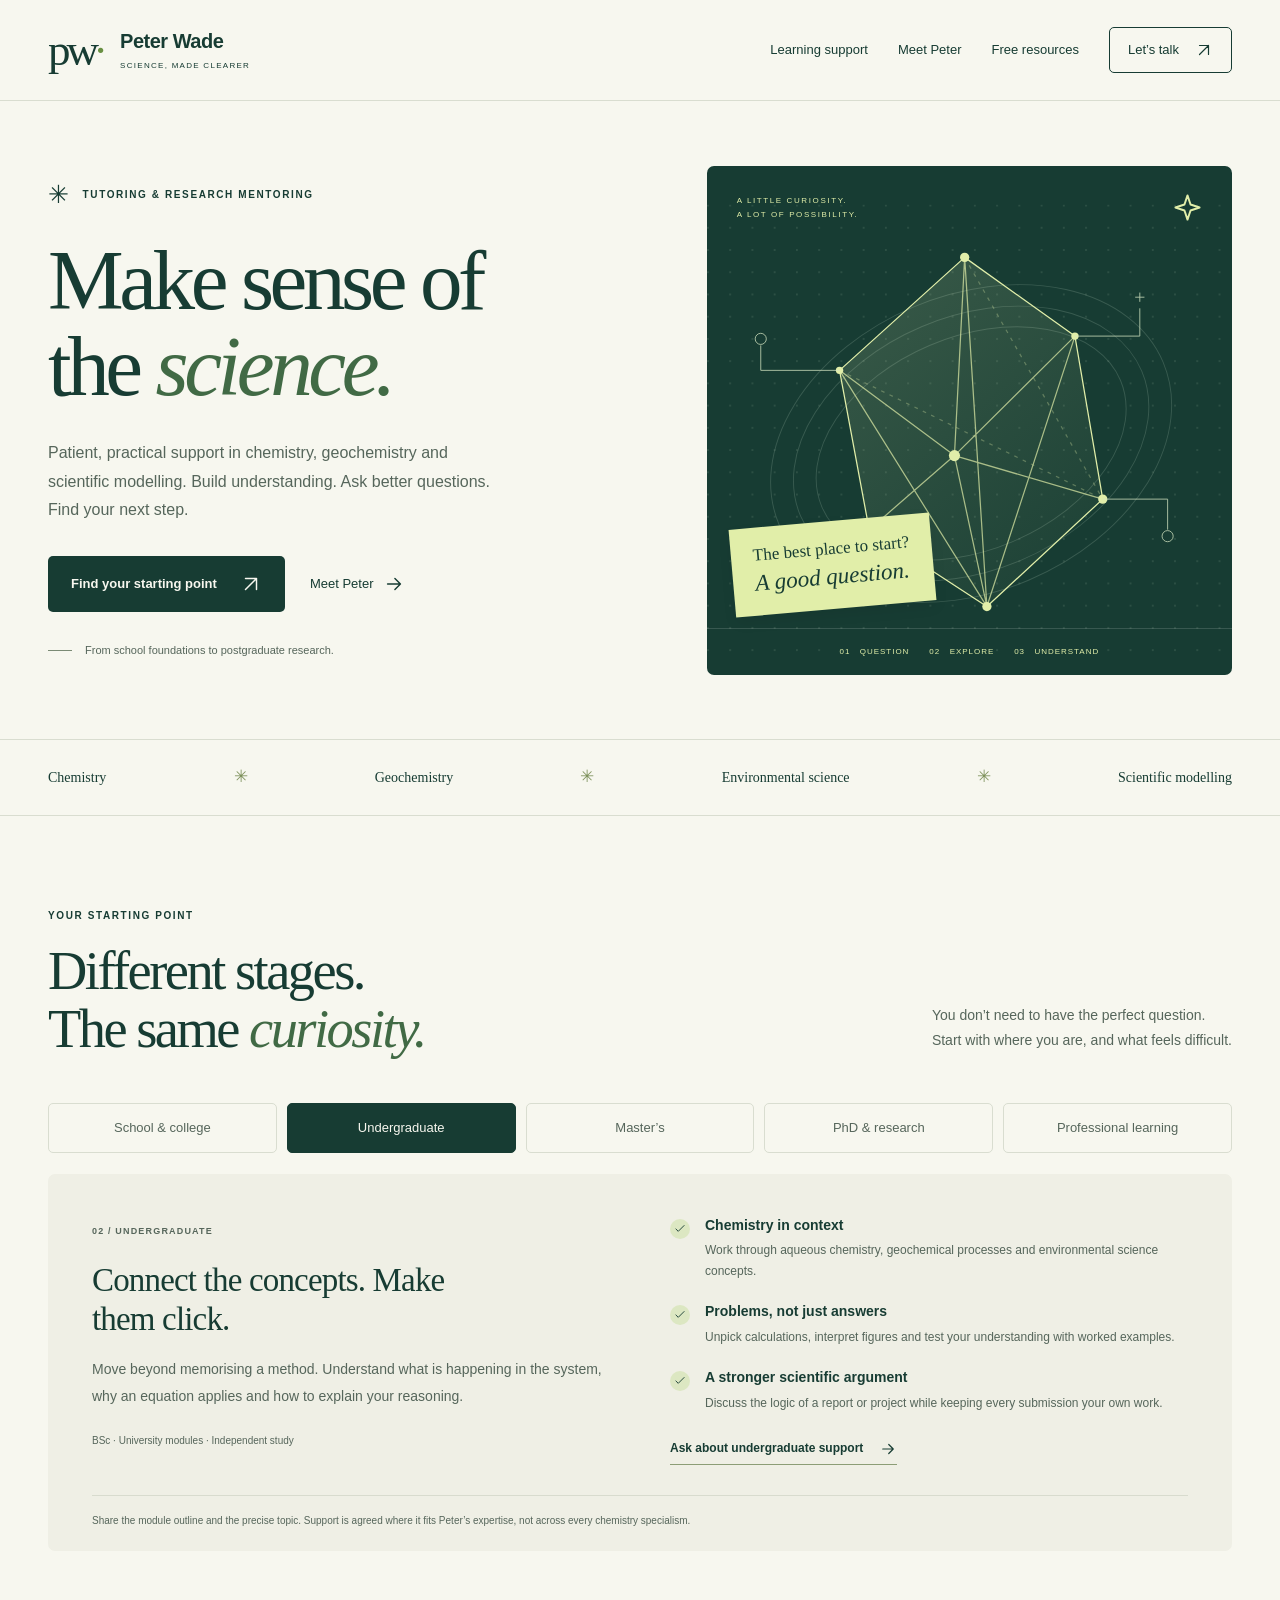
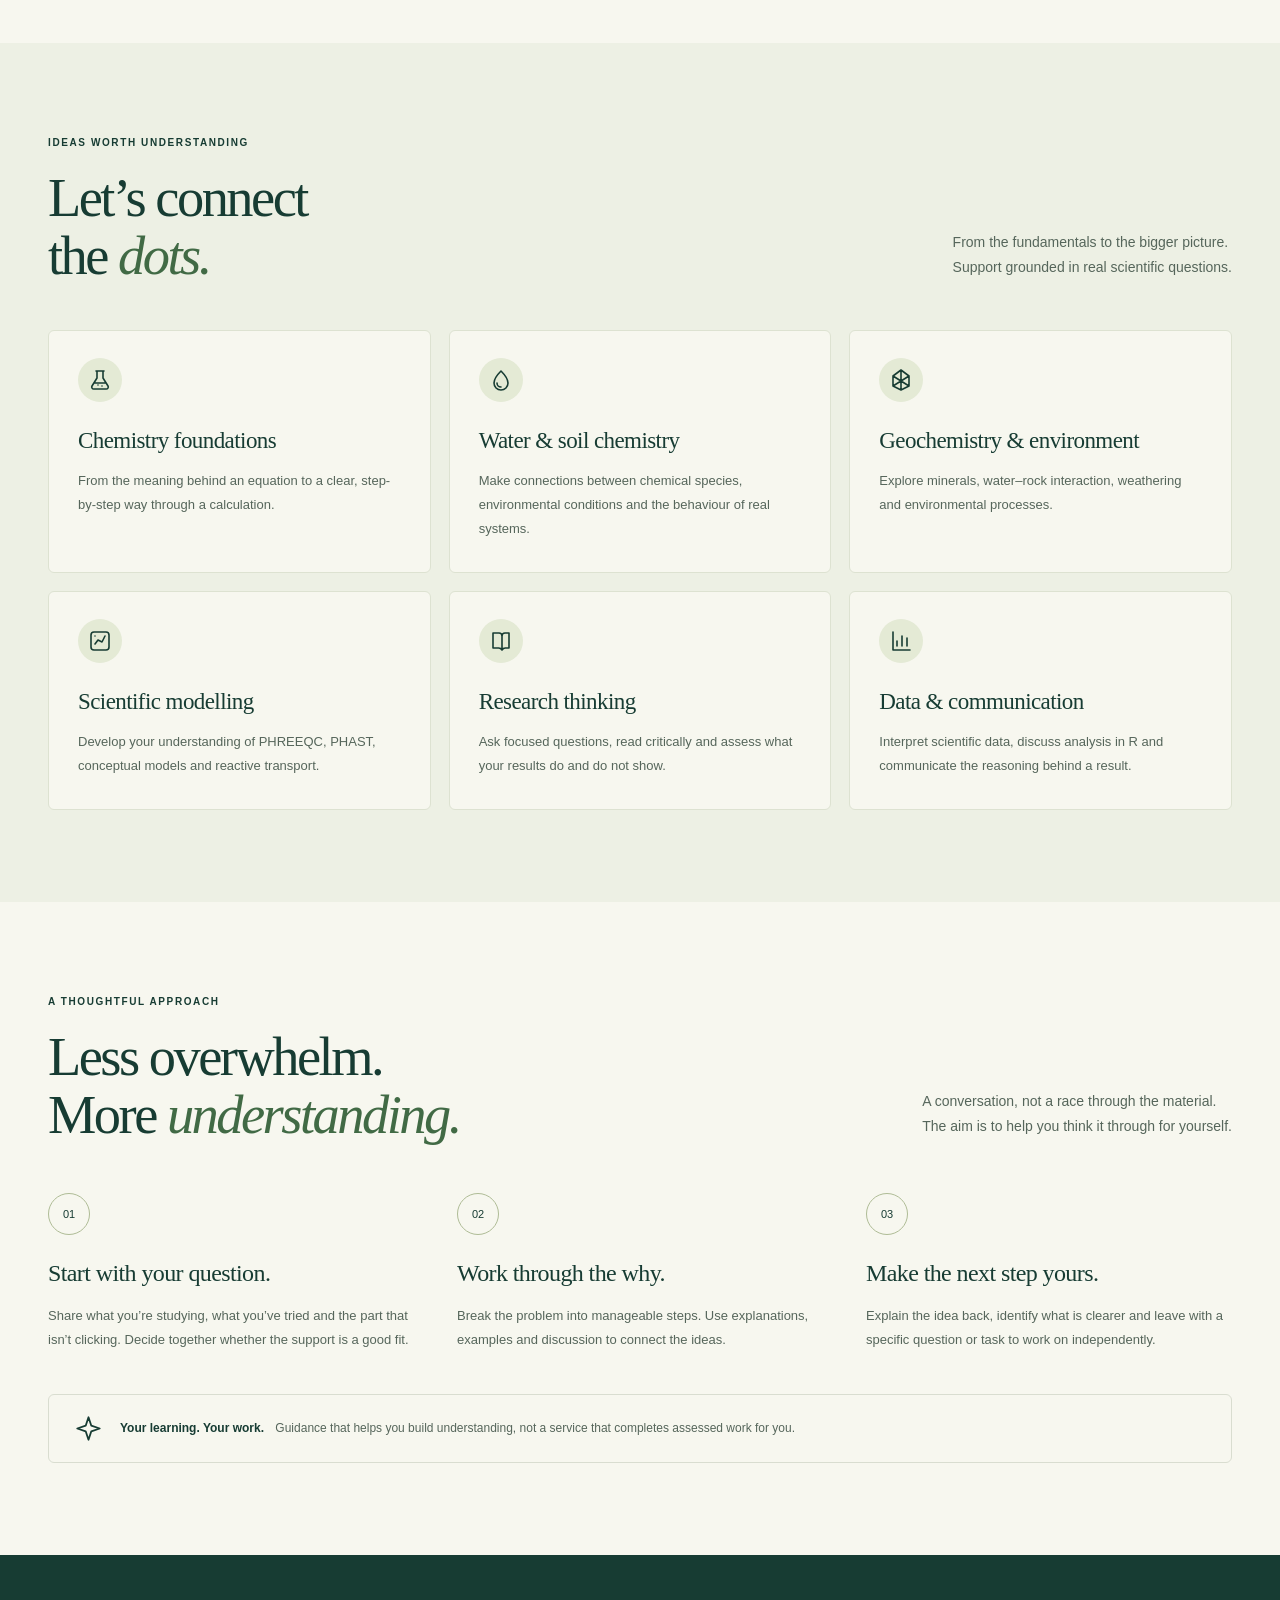
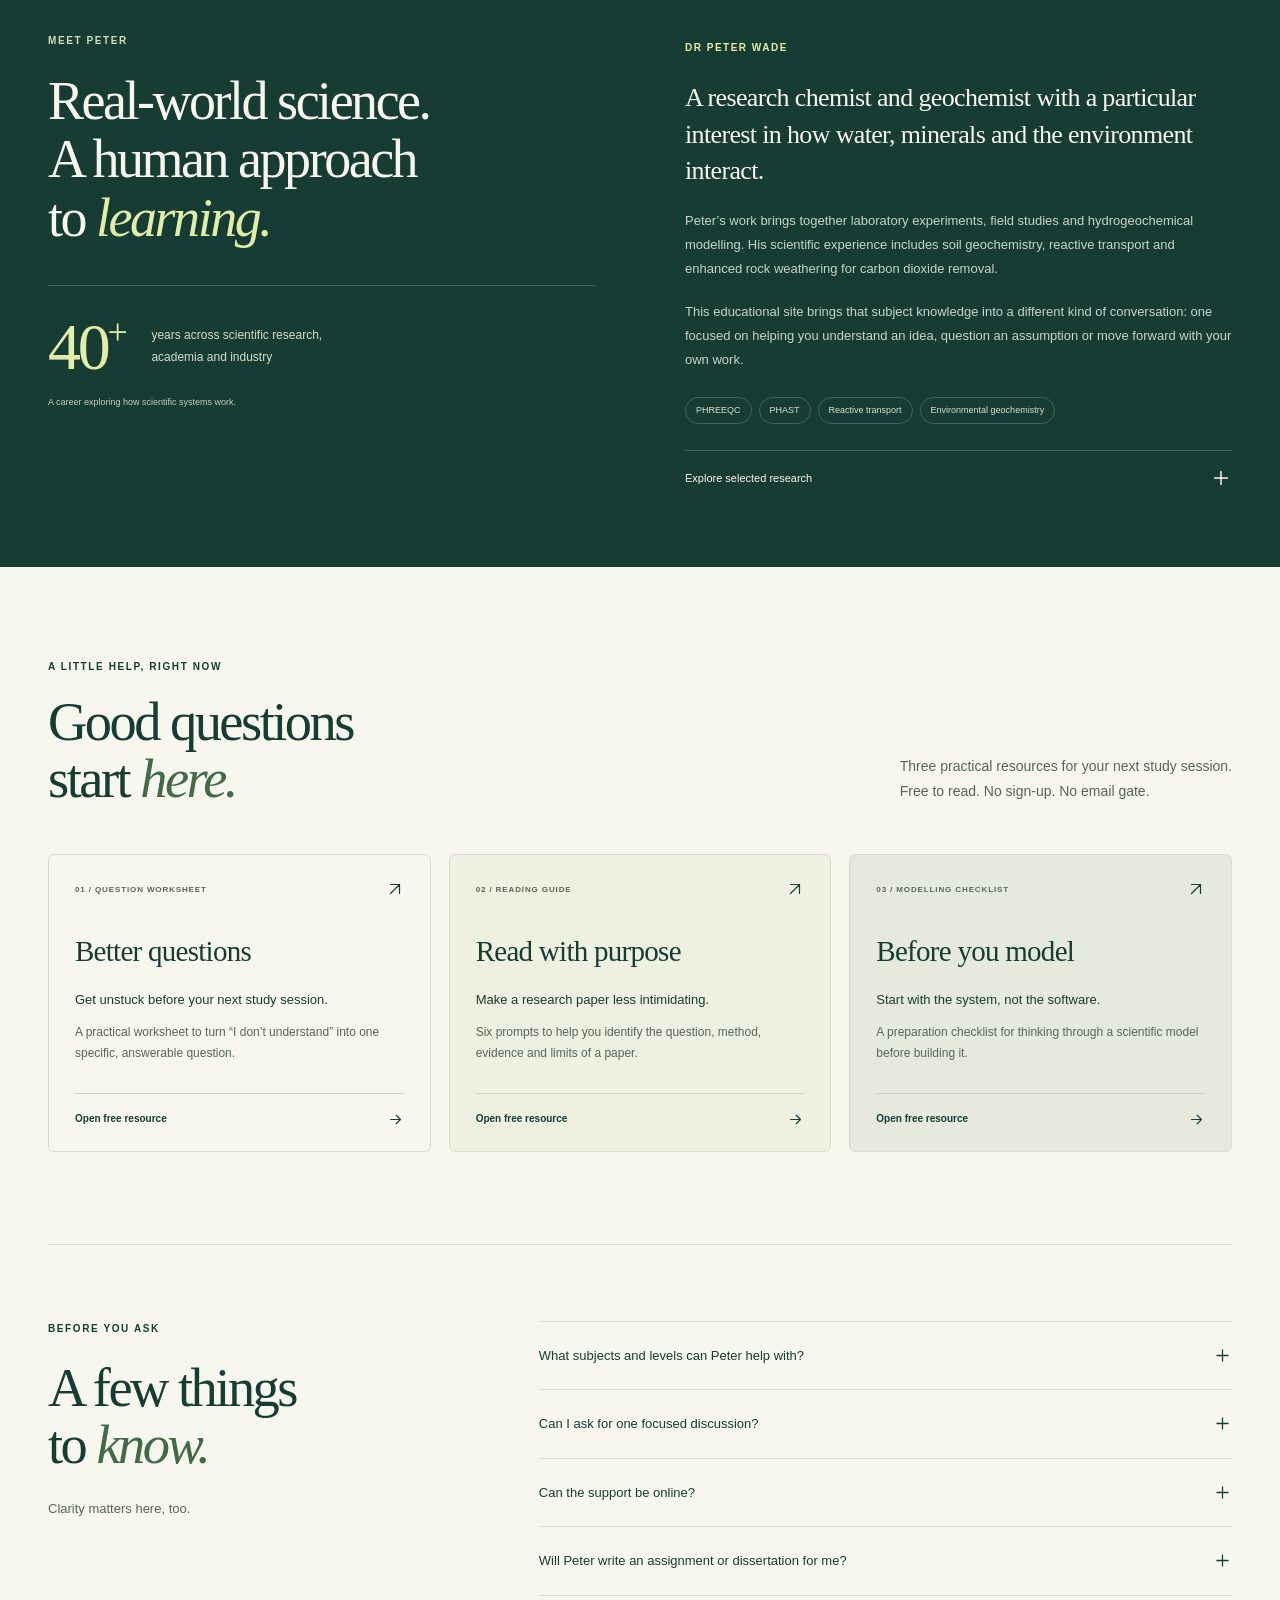
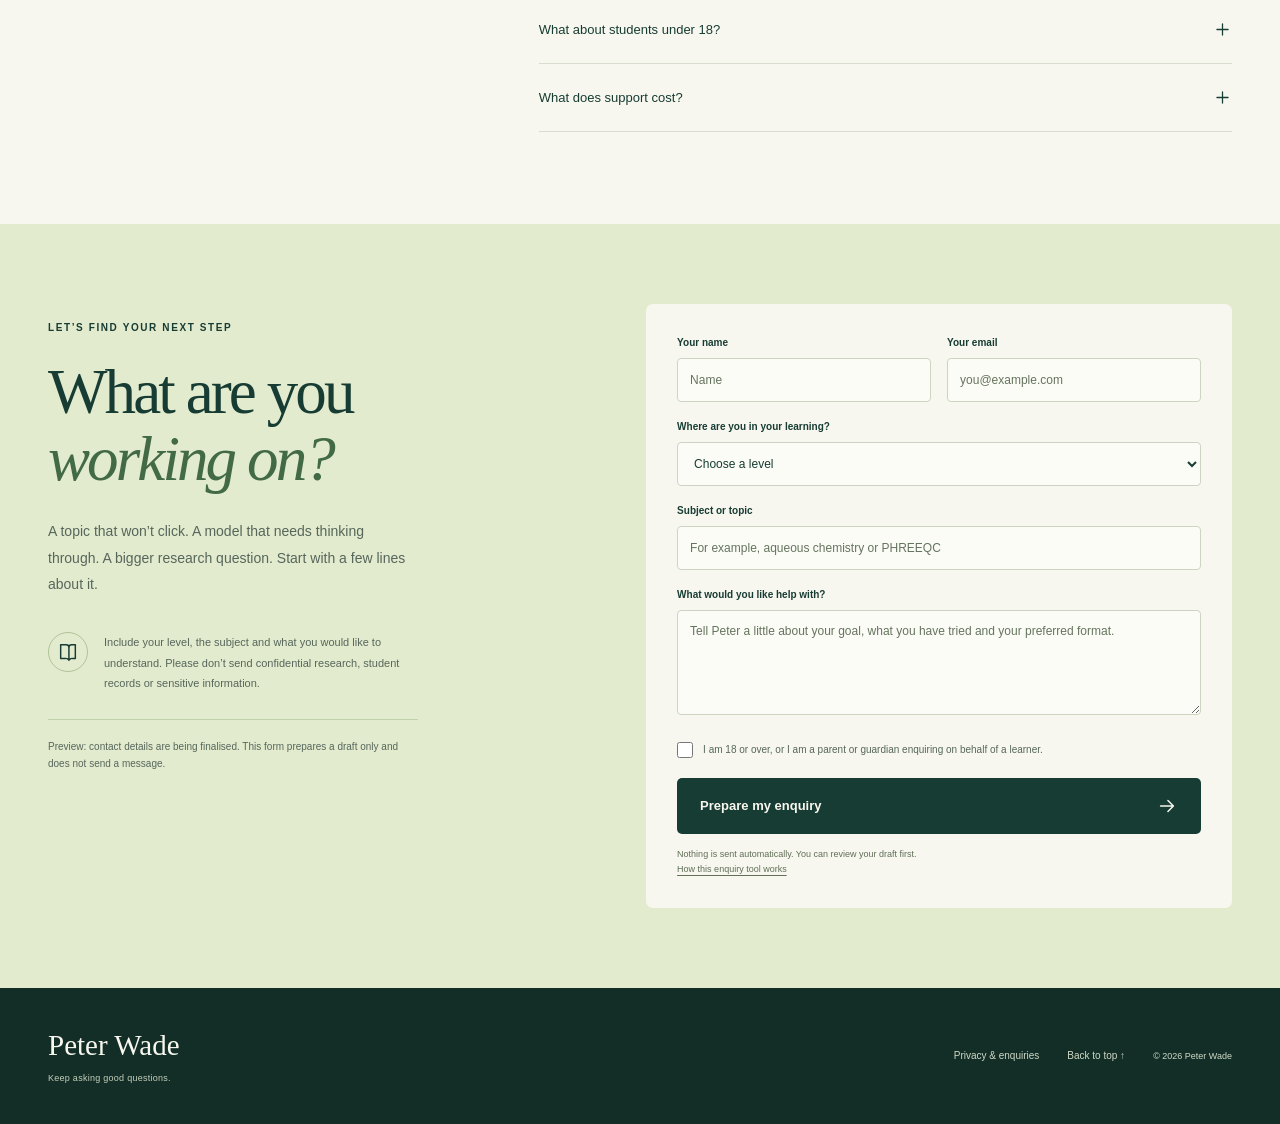
==== site/index.html @ 840b1722 "Refresh educational preview from shared Peter data" ====
<!doctype html>
<html lang="en-GB">
<head>
  <meta charset="utf-8">
  <meta name="viewport" content="width=device-width, initial-scale=1">
  <meta name="description" content="Educational support with Dr Peter Wade. Explore chemistry, geochemistry, environmental science and scientific modelling, from school foundations to postgraduate research.">
  <meta name="robots" content="noindex, nofollow">
  <meta name="theme-color" content="#183c33">
  <meta name="referrer" content="strict-origin-when-cross-origin">
  <meta property="og:type" content="website">
  <meta property="og:title" content="Peter Wade | Science, made clearer">
  <meta property="og:description" content="Chemistry, geochemistry and research support. Build understanding, ask better questions and find your next step.">
  <meta property="og:locale" content="en_GB">
  <meta name="twitter:card" content="summary_large_image">
  <!-- SITE_URL_META -->
  <link rel="canonical" href="https://dr-peter-wade.github.io/">
  <meta property="og:url" content="https://dr-peter-wade.github.io/">
  <meta property="og:image" content="https://dr-peter-wade.github.io/assets/social-card.png">
  <!-- END_SITE_URL_META -->
  <title>Peter Wade | Science, made clearer</title>
  <link rel="icon" href="assets/favicon.svg" type="image/svg+xml">
  <link rel="stylesheet" href="assets/styles.css">
  <script src="site-config.js" defer></script>
  <script src="assets/main.js" defer></script>
  <!-- SHARED_SCHEMA_START -->
<script type="application/ld+json">{"@context":"https://schema.org","@type":"Person","name":"Peter Wade","honorificPrefix":"Dr","knowsAbout":["PHREEQC","PHAST","Reactive transport","Environmental geochemistry"]}</script>
<!-- SHARED_SCHEMA_END -->
</head>
<body id="top"><a class="skip-link" href="#main">Skip to content</a>
<header class="site-header">
  <div class="wrap header-inner">
    <a class="brand" href="index.html" aria-label="Peter Wade, home"><span class="brand-mark">pw<span>·</span></span><span class="brand-name">Peter Wade<span>SCIENCE, MADE CLEARER</span></span></a>
    <button class="menu-toggle" type="button" aria-controls="primary-nav" aria-expanded="false">Menu <span aria-hidden="true">☰</span></button>
    <nav class="primary-nav" id="primary-nav" aria-label="Main navigation">
      <a href="#support">Learning support</a><a href="#about">Meet Peter</a><a href="#resources">Free resources</a><a class="nav-cta" href="#contact">Let’s talk <svg class="icon" viewBox="0 0 24 24" fill="none" stroke="currentColor" stroke-width="1.6" stroke-linecap="round" stroke-linejoin="round" aria-hidden="true"><path d="M6 18 18 6M6 6h12v12"/></svg></a>
    </nav>
  </div>
</header>
<main id="main">
<section class="hero wrap" aria-labelledby="hero-title">
  <div class="hero-copy"><p class="eyebrow"><span class="tiny-star">✳</span> TUTORING &amp; RESEARCH MENTORING</p><h1 id="hero-title">Make sense of<br>the <em>science.</em></h1><p class="hero-description">Patient, practical support in chemistry, geochemistry and scientific modelling. Build understanding. Ask better questions. Find your next step.</p><div class="hero-actions"><a class="button primary" href="#support">Find your starting point <svg class="icon" viewBox="0 0 24 24" fill="none" stroke="currentColor" stroke-width="1.6" stroke-linecap="round" stroke-linejoin="round" aria-hidden="true"><path d="M6 18 18 6M6 6h12v12"/></svg></a><a class="quiet-link" href="#about">Meet Peter <svg class="icon" viewBox="0 0 24 24" fill="none" stroke="currentColor" stroke-width="1.6" stroke-linecap="round" stroke-linejoin="round" aria-hidden="true"><path d="M5 12h14M13 6l6 6-6 6"/></svg></a></div><div class="hero-footnote"><span class="small-line"></span> From school foundations to postgraduate research.</div></div>
  <div class="science-card" aria-label="Learning starts with a question"><div class="science-top"><span>A LITTLE CURIOSITY.<br>A LOT OF POSSIBILITY.</span><svg class="icon" viewBox="0 0 24 24" fill="none" stroke="currentColor" stroke-width="1.6" stroke-linecap="round" stroke-linejoin="round" aria-hidden="true"><path d="m12 2 2.5 7.5L22 12l-7.5 2.5L12 22l-2.5-7.5L2 12l7.5-2.5L12 2Z"/></svg></div><img class="clarity-art" src="assets/clarity.svg" width="560" height="490" alt="" fetchpriority="high"><div class="science-sticker">The best place to start?<br><strong>A good question.</strong></div><div class="science-bottom"><span>01 &nbsp; QUESTION</span><span>02 &nbsp; EXPLORE</span><span>03 &nbsp; UNDERSTAND</span></div></div>
</section>
<div class="topic-strip"><div class="wrap topic-list"><span>Chemistry</span><i>✳</i><span>Geochemistry</span><i>✳</i><span>Environmental science</span><i>✳</i><span>Scientific modelling</span></div></div>
<section class="section wrap" id="support" aria-labelledby="support-heading"><div class="section-heading"><div><p class="eyebrow">YOUR STARTING POINT</p><h2 id="support-heading">Different stages.<br>The same <em>curiosity.</em></h2></div><p>You don’t need to have the perfect question.<br>Start with where you are, and what feels difficult.</p></div><div class="level-tabs" aria-label="Choose your level"><button class="level-tab" type="button" id="tab-school" aria-controls="panel-school" data-level="school">School & college</button><button class="level-tab" type="button" id="tab-undergraduate" aria-controls="panel-undergraduate" data-level="undergraduate">Undergraduate</button><button class="level-tab" type="button" id="tab-masters" aria-controls="panel-masters" data-level="masters">Master’s</button><button class="level-tab" type="button" id="tab-phd" aria-controls="panel-phd" data-level="phd">PhD & research</button><button class="level-tab" type="button" id="tab-professional" aria-controls="panel-professional" data-level="professional">Professional learning</button></div><div class="level-panels"><article class="level-panel" id="panel-school" aria-labelledby="tab-school"><div class="panel-intro"><span class="section-number">01 / SCHOOL & COLLEGE</span><h3>Build the foundations. Find your confidence.</h3><p>Chemistry can feel like a new language. Start with the idea behind the formula, then put it into practice with carefully chosen questions.</p><span class="level-caption">GCSE / IGCSE · Selected A level & IB topics</span></div><div class="panel-detail"><div class="support-point"><svg class="icon" viewBox="0 0 24 24" fill="none" stroke="currentColor" stroke-width="1.6" stroke-linecap="round" stroke-linejoin="round" aria-hidden="true"><path d="m5 12 4 4L19 6"/></svg><div><h4>Understand the essentials</h4><p>Explore chemical quantities, reactions, equilibrium and the reasoning behind calculations.</p></div></div><div class="support-point"><svg class="icon" viewBox="0 0 24 24" fill="none" stroke="currentColor" stroke-width="1.6" stroke-linecap="round" stroke-linejoin="round" aria-hidden="true"><path d="m5 12 4 4L19 6"/></svg><div><h4>Practise with purpose</h4><p>Work through your approach and spot where an explanation or a step is missing.</p></div></div><div class="support-point"><svg class="icon" viewBox="0 0 24 24" fill="none" stroke="currentColor" stroke-width="1.6" stroke-linecap="round" stroke-linejoin="round" aria-hidden="true"><path d="m5 12 4 4L19 6"/></svg><div><h4>Match the syllabus</h4><p>Share your course, exam board and topics so suitability can be checked before agreeing support.</p></div></div><a class="text-link" href="#contact" data-select-level="school">Ask about school & college support <svg class="icon" viewBox="0 0 24 24" fill="none" stroke="currentColor" stroke-width="1.6" stroke-linecap="round" stroke-linejoin="round" aria-hidden="true"><path d="M5 12h14M13 6l6 6-6 6"/></svg></a></div><p class="panel-note">School-level enquiries are subject to topic and syllabus review. A parent or guardian should make the initial enquiry for anyone under 18.</p></article><article class="level-panel" id="panel-undergraduate" aria-labelledby="tab-undergraduate"><div class="panel-intro"><span class="section-number">02 / UNDERGRADUATE</span><h3>Connect the concepts. Make them click.</h3><p>Move beyond memorising a method. Understand what is happening in the system, why an equation applies and how to explain your reasoning.</p><span class="level-caption">BSc · University modules · Independent study</span></div><div class="panel-detail"><div class="support-point"><svg class="icon" viewBox="0 0 24 24" fill="none" stroke="currentColor" stroke-width="1.6" stroke-linecap="round" stroke-linejoin="round" aria-hidden="true"><path d="m5 12 4 4L19 6"/></svg><div><h4>Chemistry in context</h4><p>Work through aqueous chemistry, geochemical processes and environmental science concepts.</p></div></div><div class="support-point"><svg class="icon" viewBox="0 0 24 24" fill="none" stroke="currentColor" stroke-width="1.6" stroke-linecap="round" stroke-linejoin="round" aria-hidden="true"><path d="m5 12 4 4L19 6"/></svg><div><h4>Problems, not just answers</h4><p>Unpick calculations, interpret figures and test your understanding with worked examples.</p></div></div><div class="support-point"><svg class="icon" viewBox="0 0 24 24" fill="none" stroke="currentColor" stroke-width="1.6" stroke-linecap="round" stroke-linejoin="round" aria-hidden="true"><path d="m5 12 4 4L19 6"/></svg><div><h4>A stronger scientific argument</h4><p>Discuss the logic of a report or project while keeping every submission your own work.</p></div></div><a class="text-link" href="#contact" data-select-level="undergraduate">Ask about undergraduate support <svg class="icon" viewBox="0 0 24 24" fill="none" stroke="currentColor" stroke-width="1.6" stroke-linecap="round" stroke-linejoin="round" aria-hidden="true"><path d="M5 12h14M13 6l6 6-6 6"/></svg></a></div><p class="panel-note">Share the module outline and the precise topic. Support is agreed where it fits Peter’s expertise, not across every chemistry specialism.</p></article><article class="level-panel" id="panel-masters" aria-labelledby="tab-masters"><div class="panel-intro"><span class="section-number">03 / MASTER’S</span><h3>Turn complex material into a clear approach.</h3><p>Develop the understanding and judgement needed to connect the literature, your data and the scientific question behind your project.</p><span class="level-caption">MSc · Taught & research projects · Applied science</span></div><div class="panel-detail"><div class="support-point"><svg class="icon" viewBox="0 0 24 24" fill="none" stroke="currentColor" stroke-width="1.6" stroke-linecap="round" stroke-linejoin="round" aria-hidden="true"><path d="m5 12 4 4L19 6"/></svg><div><h4>Applied geochemistry</h4><p>Explore water–rock interaction, soil chemistry, contaminant behaviour and weathering.</p></div></div><div class="support-point"><svg class="icon" viewBox="0 0 24 24" fill="none" stroke="currentColor" stroke-width="1.6" stroke-linecap="round" stroke-linejoin="round" aria-hidden="true"><path d="m5 12 4 4L19 6"/></svg><div><h4>Research and interpretation</h4><p>Clarify the question, compare methods and think critically about what the evidence supports.</p></div></div><div class="support-point"><svg class="icon" viewBox="0 0 24 24" fill="none" stroke="currentColor" stroke-width="1.6" stroke-linecap="round" stroke-linejoin="round" aria-hidden="true"><path d="m5 12 4 4L19 6"/></svg><div><h4>Modelling guidance</h4><p>Discuss PHREEQC, conceptual models, inputs, assumptions and interpretation of outputs.</p></div></div><a class="text-link" href="#contact" data-select-level="masters">Ask about master’s support <svg class="icon" viewBox="0 0 24 24" fill="none" stroke="currentColor" stroke-width="1.6" stroke-linecap="round" stroke-linejoin="round" aria-hidden="true"><path d="M5 12h14M13 6l6 6-6 6"/></svg></a></div><p class="panel-note">Mentoring supports your learning. It does not replace your university supervisor or involve writing assessed work for you.</p></article><article class="level-panel" id="panel-phd" aria-labelledby="tab-phd"><div class="panel-intro"><span class="section-number">04 / PHD & RESEARCH</span><h3>A fresh perspective on the difficult questions.</h3><p>Use a specialist discussion to examine assumptions, challenge an interpretation and identify the next useful step in your research.</p><span class="level-caption">Doctoral research · Early-career researchers</span></div><div class="panel-detail"><div class="support-point"><svg class="icon" viewBox="0 0 24 24" fill="none" stroke="currentColor" stroke-width="1.6" stroke-linecap="round" stroke-linejoin="round" aria-hidden="true"><path d="m5 12 4 4L19 6"/></svg><div><h4>A clearer conceptual model</h4><p>Connect the physical system, chemistry, hypotheses and model boundaries.</p></div></div><div class="support-point"><svg class="icon" viewBox="0 0 24 24" fill="none" stroke="currentColor" stroke-width="1.6" stroke-linecap="round" stroke-linejoin="round" aria-hidden="true"><path d="m5 12 4 4L19 6"/></svg><div><h4>Interrogate the evidence</h4><p>Explore sensitivity, uncertainty, competing explanations and the limits of your conclusions.</p></div></div><div class="support-point"><svg class="icon" viewBox="0 0 24 24" fill="none" stroke="currentColor" stroke-width="1.6" stroke-linecap="round" stroke-linejoin="round" aria-hidden="true"><path d="m5 12 4 4L19 6"/></svg><div><h4>Explain the work</h4><p>Practise discussing your methods and defending scientific choices in a research conversation.</p></div></div><a class="text-link" href="#contact" data-select-level="phd">Ask about phd & research support <svg class="icon" viewBox="0 0 24 24" fill="none" stroke="currentColor" stroke-width="1.6" stroke-linecap="round" stroke-linejoin="round" aria-hidden="true"><path d="M5 12h14M13 6l6 6-6 6"/></svg></a></div><p class="panel-note">Subject-specific mentoring in geochemistry and environmental modelling. No guarantee of research outcomes, publication or examination results.</p></article><article class="level-panel" id="panel-professional" aria-labelledby="tab-professional"><div class="panel-intro"><span class="section-number">05 / PROFESSIONAL LEARNING</span><h3>Build understanding you can use in practice.</h3><p>Explore an unfamiliar method or develop a clearer view of the science behind a project through focused technical learning.</p><span class="level-caption">Scientists · Environmental professionals · Teams</span></div><div class="panel-detail"><div class="support-point"><svg class="icon" viewBox="0 0 24 24" fill="none" stroke="currentColor" stroke-width="1.6" stroke-linecap="round" stroke-linejoin="round" aria-hidden="true"><path d="m5 12 4 4L19 6"/></svg><div><h4>Geochemical tools</h4><p>Discuss PHREEQC and PHAST workflows, model assumptions and output interpretation.</p></div></div><div class="support-point"><svg class="icon" viewBox="0 0 24 24" fill="none" stroke="currentColor" stroke-width="1.6" stroke-linecap="round" stroke-linejoin="round" aria-hidden="true"><path d="m5 12 4 4L19 6"/></svg><div><h4>Environmental systems</h4><p>Explore water, soil, minerals, reactive transport and enhanced rock weathering.</p></div></div><div class="support-point"><svg class="icon" viewBox="0 0 24 24" fill="none" stroke="currentColor" stroke-width="1.6" stroke-linecap="round" stroke-linejoin="round" aria-hidden="true"><path d="m5 12 4 4L19 6"/></svg><div><h4>Learn with a real question</h4><p>Shape a discussion around a problem you are authorised to share, without confidential client material.</p></div></div><a class="text-link" href="#contact" data-select-level="professional">Ask about professional learning support <svg class="icon" viewBox="0 0 24 24" fill="none" stroke="currentColor" stroke-width="1.6" stroke-linecap="round" stroke-linejoin="round" aria-hidden="true"><path d="M5 12h14M13 6l6 6-6 6"/></svg></a></div><p class="panel-note">Training and educational discussion are scoped separately from consultancy deliverables or independent technical sign-off.</p></article></div></section>
<section class="subjects-section section" id="subjects" aria-labelledby="subjects-heading"><div class="wrap"><div class="section-heading"><div><p class="eyebrow">IDEAS WORTH UNDERSTANDING</p><h2 id="subjects-heading">Let’s connect<br>the <em>dots.</em></h2></div><p>From the fundamentals to the bigger picture.<br>Support grounded in real scientific questions.</p></div><div class="subject-grid"><article class="subject-card"><span class="subject-icon"><svg class="icon" viewBox="0 0 24 24" fill="none" stroke="currentColor" stroke-width="1.6" stroke-linecap="round" stroke-linejoin="round" aria-hidden="true"><path d="M8 3h8M9 3v7l-5 8a2 2 0 0 0 2 3h12a2 2 0 0 0 2-3l-5-8V3M7 15h10"/><path d="M10 17h.01M14 18h.01"/></svg></span><h3>Chemistry foundations</h3><p>From the meaning behind an equation to a clear, step-by-step way through a calculation.</p></article><article class="subject-card"><span class="subject-icon"><svg class="icon" viewBox="0 0 24 24" fill="none" stroke="currentColor" stroke-width="1.6" stroke-linecap="round" stroke-linejoin="round" aria-hidden="true"><path d="M12 3s7 7 7 12a7 7 0 0 1-14 0c0-5 7-12 7-12Z"/><path d="M8 15a4 4 0 0 0 4 4"/></svg></span><h3>Water & soil chemistry</h3><p>Make connections between chemical species, environmental conditions and the behaviour of real systems.</p></article><article class="subject-card"><span class="subject-icon"><svg class="icon" viewBox="0 0 24 24" fill="none" stroke="currentColor" stroke-width="1.6" stroke-linecap="round" stroke-linejoin="round" aria-hidden="true"><path d="m12 2 8 6v10l-8 4-8-4V8l8-6Zm0 0v20M4 8l8 5 8-5M4 18l8-5 8 5"/></svg></span><h3>Geochemistry & environment</h3><p>Explore minerals, water–rock interaction, weathering and environmental processes.</p></article><article class="subject-card"><span class="subject-icon"><svg class="icon" viewBox="0 0 24 24" fill="none" stroke="currentColor" stroke-width="1.6" stroke-linecap="round" stroke-linejoin="round" aria-hidden="true"><rect x="3" y="3" width="18" height="18" rx="3"/><path d="m7 15 3-4 4 2 3-6M7 7h.01"/></svg></span><h3>Scientific modelling</h3><p>Develop your understanding of PHREEQC, PHAST, conceptual models and reactive transport.</p></article><article class="subject-card"><span class="subject-icon"><svg class="icon" viewBox="0 0 24 24" fill="none" stroke="currentColor" stroke-width="1.6" stroke-linecap="round" stroke-linejoin="round" aria-hidden="true"><path d="M4 4h6a3 3 0 0 1 3 3v14a4 4 0 0 0-4-2H4V4ZM20 4h-4a3 3 0 0 0-3 3v14a4 4 0 0 1 4-2h3V4Z"/></svg></span><h3>Research thinking</h3><p>Ask focused questions, read critically and assess what your results do and do not show.</p></article><article class="subject-card"><span class="subject-icon"><svg class="icon" viewBox="0 0 24 24" fill="none" stroke="currentColor" stroke-width="1.6" stroke-linecap="round" stroke-linejoin="round" aria-hidden="true"><path d="M4 3v18h17M8 17v-5M13 17V7M18 17v-8"/></svg></span><h3>Data & communication</h3><p>Interpret scientific data, discuss analysis in R and communicate the reasoning behind a result.</p></article></div></div></section>
<section class="section wrap approach-section" id="approach" aria-labelledby="approach-heading"><div class="section-heading"><div><p class="eyebrow">A THOUGHTFUL APPROACH</p><h2 id="approach-heading">Less overwhelm.<br>More <em>understanding.</em></h2></div><p>A conversation, not a race through the material.<br>The aim is to help you think it through for yourself.</p></div><div class="steps"><article><span class="step-number">01</span><h3>Start with your question.</h3><p>Share what you’re studying, what you’ve tried and the part that isn’t clicking. Decide together whether the support is a good fit.</p></article><article><span class="step-number">02</span><h3>Work through the why.</h3><p>Break the problem into manageable steps. Use explanations, examples and discussion to connect the ideas.</p></article><article><span class="step-number">03</span><h3>Make the next step yours.</h3><p>Explain the idea back, identify what is clearer and leave with a specific question or task to work on independently.</p></article></div><div class="integrity-note"><svg class="icon" viewBox="0 0 24 24" fill="none" stroke="currentColor" stroke-width="1.6" stroke-linecap="round" stroke-linejoin="round" aria-hidden="true"><path d="m12 2 2.5 7.5L22 12l-7.5 2.5L12 22l-2.5-7.5L2 12l7.5-2.5L12 2Z"/></svg><p><strong>Your learning. Your work.</strong> Guidance that helps you build understanding, not a service that completes assessed work for you.</p></div></section>
<section class="about-section" id="about" aria-labelledby="about-heading"><div class="wrap about-grid"><div class="about-left"><p class="eyebrow">MEET PETER</p><h2 id="about-heading">Real-world science.<br>A human approach<br>to <em>learning.</em></h2><div class="experience"><span>40<span>+</span></span><p>years across scientific research,<br>academia and industry</p></div><p class="experience-note">A career exploring how scientific systems work.</p></div><div class="about-copy">
<!-- SHARED_PROFILE_START -->
<span class="name-label">DR PETER WADE</span><p class="large-copy">A research chemist and geochemist with a particular interest in how water, minerals and the environment interact.</p><p>Peter’s work brings together laboratory experiments, field studies and hydrogeochemical modelling. His scientific experience includes soil geochemistry, reactive transport and enhanced rock weathering for carbon dioxide removal.</p><p>This educational site brings that subject knowledge into a different kind of conversation: one focused on helping you understand an idea, question an assumption or move forward with your own work.</p><div class="about-tags"><span>PHREEQC</span><span>PHAST</span><span>Reactive transport</span><span>Environmental geochemistry</span></div><details class="research-links"><summary>Explore selected research <svg class="icon" viewBox="0 0 24 24" fill="none" stroke="currentColor" stroke-width="1.6" stroke-linecap="round" stroke-linejoin="round" aria-hidden="true"><path d="M12 5v14M5 12h14"/></svg></summary><a href="https://doi.org/10.3389/fclim.2025.1606574" target="_blank" rel="noopener noreferrer">Quantifying potential carbon dioxide removal via enhanced weathering using porewater from a field trial in Scotland. · Frontiers in Climate (2025) ↗</a><a href="https://doi.org/10.1371/journal.pone.0295031" target="_blank" rel="noopener noreferrer">Initial agronomic benefits of enhanced weathering using basalt: A study of spring oat in a temperate climate. · PLOS ONE (2024) ↗</a><p>Selected co-authored research. Publication links do not imply institutional endorsement of this independent educational site.</p></details>
<!-- SHARED_PROFILE_END -->
</div></div></section>
<section class="section wrap" id="resources" aria-labelledby="resources-heading"><div class="section-heading"><div><p class="eyebrow">A LITTLE HELP, RIGHT NOW</p><h2 id="resources-heading">Good questions<br>start <em>here.</em></h2></div><p>Three practical resources for your next study session.<br>Free to read. No sign-up. No email gate.</p></div><div class="resource-grid"><a class="resource-card" href="resources/study-question.html"><div class="resource-top"><span>01 / QUESTION WORKSHEET</span><svg class="icon" viewBox="0 0 24 24" fill="none" stroke="currentColor" stroke-width="1.6" stroke-linecap="round" stroke-linejoin="round" aria-hidden="true"><path d="M6 18 18 6M6 6h12v12"/></svg></div><h3>Better questions</h3><h4>Get unstuck before your next study session.</h4><p>A practical worksheet to turn “I don’t understand” into one specific, answerable question.</p><span class="resource-bottom">Open free resource <svg class="icon" viewBox="0 0 24 24" fill="none" stroke="currentColor" stroke-width="1.6" stroke-linecap="round" stroke-linejoin="round" aria-hidden="true"><path d="M5 12h14M13 6l6 6-6 6"/></svg></span></a><a class="resource-card" href="resources/read-a-paper.html"><div class="resource-top"><span>02 / READING GUIDE</span><svg class="icon" viewBox="0 0 24 24" fill="none" stroke="currentColor" stroke-width="1.6" stroke-linecap="round" stroke-linejoin="round" aria-hidden="true"><path d="M6 18 18 6M6 6h12v12"/></svg></div><h3>Read with purpose</h3><h4>Make a research paper less intimidating.</h4><p>Six prompts to help you identify the question, method, evidence and limits of a paper.</p><span class="resource-bottom">Open free resource <svg class="icon" viewBox="0 0 24 24" fill="none" stroke="currentColor" stroke-width="1.6" stroke-linecap="round" stroke-linejoin="round" aria-hidden="true"><path d="M5 12h14M13 6l6 6-6 6"/></svg></span></a><a class="resource-card" href="resources/model-checklist.html"><div class="resource-top"><span>03 / MODELLING CHECKLIST</span><svg class="icon" viewBox="0 0 24 24" fill="none" stroke="currentColor" stroke-width="1.6" stroke-linecap="round" stroke-linejoin="round" aria-hidden="true"><path d="M6 18 18 6M6 6h12v12"/></svg></div><h3>Before you model</h3><h4>Start with the system, not the software.</h4><p>A preparation checklist for thinking through a scientific model before building it.</p><span class="resource-bottom">Open free resource <svg class="icon" viewBox="0 0 24 24" fill="none" stroke="currentColor" stroke-width="1.6" stroke-linecap="round" stroke-linejoin="round" aria-hidden="true"><path d="M5 12h14M13 6l6 6-6 6"/></svg></span></a></div></section>
<section class="faq-section section wrap" aria-labelledby="faq-heading"><div><p class="eyebrow">BEFORE YOU ASK</p><h2 id="faq-heading">A few things<br>to <em>know.</em></h2><p>Clarity matters here, too.</p></div><div class="faq-list"><details><summary>What subjects and levels can Peter help with?<svg class="icon" viewBox="0 0 24 24" fill="none" stroke="currentColor" stroke-width="1.6" stroke-linecap="round" stroke-linejoin="round" aria-hidden="true"><path d="M12 5v14M5 12h14"/></svg></summary><p>The focus is chemistry, geochemistry, environmental science and scientific modelling. Support can range from selected school and college topics to subject-specific university and postgraduate research questions. Please share your course outline and topic so suitability can be checked.</p></details><details><summary>Can I ask for one focused discussion?<svg class="icon" viewBox="0 0 24 24" fill="none" stroke="currentColor" stroke-width="1.6" stroke-linecap="round" stroke-linejoin="round" aria-hidden="true"><path d="M12 5v14M5 12h14"/></svg></summary><p>Yes. Your enquiry can be about a single concept, a difficult paper, a modelling question or a longer-term learning goal. The scope, format, fees and availability are agreed before any session; an enquiry is not a booking.</p></details><details><summary>Can the support be online?<svg class="icon" viewBox="0 0 24 24" fill="none" stroke="currentColor" stroke-width="1.6" stroke-linecap="round" stroke-linejoin="round" aria-hidden="true"><path d="M12 5v14M5 12h14"/></svg></summary><p>Include your preferred format and time zone in your enquiry. Online or in-person arrangements, any software requirements and availability will be confirmed individually. No location-specific teaching service is promised on this website.</p></details><details><summary>Will Peter write an assignment or dissertation for me?<svg class="icon" viewBox="0 0 24 24" fill="none" stroke="currentColor" stroke-width="1.6" stroke-linecap="round" stroke-linejoin="round" aria-hidden="true"><path d="M12 5v14M5 12h14"/></svg></summary><p>No. The purpose is to help you understand the science, evaluate your approach and develop your own work. Support does not include completing assessed assignments, writing dissertations, fabricating data or taking examinations. Follow your institution’s rules on external assistance.</p></details><details><summary>What about students under 18?<svg class="icon" viewBox="0 0 24 24" fill="none" stroke="currentColor" stroke-width="1.6" stroke-linecap="round" stroke-linejoin="round" aria-hidden="true"><path d="M12 5v14M5 12h14"/></svg></summary><p>A parent or guardian should make the initial enquiry and take part in agreeing any arrangements. School subject coverage and safeguarding arrangements must be confirmed before teaching begins. This website does not claim qualified-teacher status or a verified DBS check.</p></details><details><summary>What does support cost?<svg class="icon" viewBox="0 0 24 24" fill="none" stroke="currentColor" stroke-width="1.6" stroke-linecap="round" stroke-linejoin="round" aria-hidden="true"><path d="M12 5v14M5 12h14"/></svg></summary><p>There are no published rates at this stage. Please describe your subject, level and goal. Scope, fees, preparation, cancellation arrangements and any other terms must be agreed in advance. The resources on this website are free to use for personal study.</p></details></div></section>
<section class="contact-section" id="contact" aria-labelledby="contact-heading"><div class="wrap contact-grid"><div class="contact-copy"><p class="eyebrow">LET’S FIND YOUR NEXT STEP</p><h2 id="contact-heading">What are you<br><em>working on?</em></h2><p>A topic that won’t click. A model that needs thinking through. A bigger research question. Start with a few lines about it.</p><div class="contact-note"><span><svg class="icon" viewBox="0 0 24 24" fill="none" stroke="currentColor" stroke-width="1.6" stroke-linecap="round" stroke-linejoin="round" aria-hidden="true"><path d="M4 4h6a3 3 0 0 1 3 3v14a4 4 0 0 0-4-2H4V4ZM20 4h-4a3 3 0 0 0-3 3v14a4 4 0 0 1 4-2h3V4Z"/></svg></span><p>Include your level, the subject and what you would like to understand. Please don’t send confidential research, student records or sensitive information.</p></div><p class="contact-status" id="contact-status">Preview: contact details are being finalised. This form prepares a draft only and does not send a message.</p><a class="direct-email" id="direct-email" hidden></a></div>
<div class="contact-form-card"><form id="enquiry-form" action="#contact" method="get"><fieldset id="enquiry-fields" disabled><legend class="sr-only">Prepare an educational enquiry</legend><div class="form-row"><div class="field"><label for="enquiry-name">Your name</label><input id="enquiry-name" name="name" autocomplete="name" maxlength="100" required placeholder="Name"></div><div class="field"><label for="enquiry-email">Your email</label><input id="enquiry-email" name="email" type="email" autocomplete="email" maxlength="200" required placeholder="you@example.com"></div></div><div class="field"><label for="enquiry-level">Where are you in your learning?</label><select id="enquiry-level" name="level" required><option value="">Choose a level</option><option value="school">School & college</option><option value="undergraduate">Undergraduate</option><option value="masters">Master’s</option><option value="phd">PhD & research</option><option value="professional">Professional learning</option><option value="other">Something else / not sure</option></select></div><div class="field"><label for="enquiry-topic">Subject or topic</label><input id="enquiry-topic" name="topic" maxlength="160" required placeholder="For example, aqueous chemistry or PHREEQC"></div><div class="field"><label for="enquiry-message">What would you like help with?</label><textarea id="enquiry-message" name="message" rows="4" maxlength="1800" required placeholder="Tell Peter a little about your goal, what you have tried and your preferred format."></textarea></div><label class="checkbox-label"><input id="enquiry-adult" name="adult" type="checkbox" required><span>I am 18 or over, or I am a parent or guardian enquiring on behalf of a learner.</span></label><button class="button primary form-submit" type="submit">Prepare my enquiry <svg class="icon" viewBox="0 0 24 24" fill="none" stroke="currentColor" stroke-width="1.6" stroke-linecap="round" stroke-linejoin="round" aria-hidden="true"><path d="M5 12h14M13 6l6 6-6 6"/></svg></button><p class="form-footnote">Nothing is sent automatically. You can review your draft first.<br><a href="privacy.html">How this enquiry tool works</a></p></fieldset></form><noscript><p class="notice">Enable JavaScript to prepare an enquiry. This page never submits the form to a server. Contact information is pending in this preview.</p></noscript><div id="draft-panel" class="draft-panel" hidden><h3>Your enquiry draft</h3><p id="draft-status" role="status" aria-live="polite"></p><label class="sr-only" for="draft-text">Your message to copy</label><textarea id="draft-text" rows="9" readonly></textarea><div class="draft-actions"><a class="button primary" id="open-email" hidden>Open email app <svg class="icon" viewBox="0 0 24 24" fill="none" stroke="currentColor" stroke-width="1.6" stroke-linecap="round" stroke-linejoin="round" aria-hidden="true"><path d="M6 18 18 6M6 6h12v12"/></svg></a><button class="button secondary" id="copy-draft" type="button">Copy draft</button></div><p class="form-footnote">Opening an email app does not send the message. Review the recipient and press Send in your email app.</p></div></div></div></section>
</main><footer class="site-footer"><div class="wrap footer-inner"><a class="footer-brand" href="index.html">Peter Wade<span>Keep asking good questions.</span></a><div class="footer-links"><a href="privacy.html">Privacy &amp; enquiries</a><a href="#top">Back to top ↑</a><small>© <span data-year>2026</span> Peter Wade</small></div></div></footer></body></html>
---- site/assets/styles.css ----
:root{--ink:#173c33;--ink-deep:#122e27;--paper:#f7f7ef;--paper-dark:#efefe5;--accent:#e1eea9;--muted:#56665b;--line:#d9ddd0;--white:#fff;--serif:Georgia,'Times New Roman',serif;--sans:Inter,'Segoe UI',Arial,sans-serif;--radius:20px;--wrap:1200px}
*,*::before,*::after{box-sizing:border-box}html{scroll-behavior:smooth;scroll-padding-top:105px}body{margin:0;background:var(--paper);color:var(--ink);font-family:var(--sans);font-size:16px;line-height:1.65;-webkit-font-smoothing:antialiased}h1,h2,h3,h4,p{margin:0}h1,h2{font-family:var(--serif);font-weight:400;line-height:1.06;letter-spacing:-.046em}h1 em,h2 em{font-weight:400;color:#416a45}h2{font-size:clamp(38px,4.25vw,58px)}h3{line-height:1.3;letter-spacing:-.025em}h4{line-height:1.4}p{color:var(--muted)}a{color:inherit;text-decoration:none}button,input,textarea,select{font:inherit}button,a,input,textarea,select,summary{-webkit-tap-highlight-color:transparent}button{cursor:pointer}button:disabled{cursor:not-allowed}a:focus-visible,button:focus-visible,summary:focus-visible,input:focus-visible,textarea:focus-visible,select:focus-visible{outline:3px solid #6c812b;outline-offset:5px}a:hover{text-decoration:none}a:not(.button):not(.brand):not(.resource-card):not(.footer-brand):hover{color:#507636}img,svg{max-width:100%}img{display:block}fieldset{padding:0;border:0;margin:0;min-width:0}[hidden]{display:none!important}.wrap{width:min(var(--wrap),calc(100% - 96px));margin-inline:auto}.icon{width:22px;height:22px;flex:none;vertical-align:middle}.sr-only{position:absolute;width:1px;height:1px;padding:0;margin:-1px;overflow:hidden;clip:rect(0,0,0,0);white-space:nowrap;border:0}.skip-link{position:fixed;top:-100px;left:15px;z-index:100;background:var(--ink);color:var(--white);padding:12px 20px}.skip-link:focus{top:10px}.site-header{position:sticky;top:0;z-index:20;background:rgba(247,247,239,.97);border-bottom:1px solid var(--line)}.header-inner{display:flex;align-items:center;justify-content:space-between;gap:25px;height:100px}.brand{display:flex;align-items:center;gap:18px;flex-shrink:0}.brand-mark{font-family:var(--serif);font-size:45px;letter-spacing:-.09em;line-height:1}.brand-mark>span{color:#699042}.brand-name{font-size:20px;line-height:1.2;font-weight:600;letter-spacing:-.025em}.brand-name>span{display:block;font-size:8px;font-weight:500;letter-spacing:.16em;margin-top:8px}.primary-nav{display:flex;align-items:center;gap:30px;font-size:13px;font-weight:500}.nav-cta{border:1px solid var(--ink);padding:11px 18px;border-radius:5px;display:flex;gap:16px;align-items:center}.nav-cta .icon{width:18px;height:18px}.menu-toggle{display:none;border:1px solid var(--line);background:none;padding:8px 12px;border-radius:4px;color:var(--ink)}.eyebrow{font-size:10px;line-height:1.5;letter-spacing:.16em;font-weight:650;color:var(--ink);margin-bottom:24px}.hero{display:grid;grid-template-columns:1.13fr 1fr;gap:65px;padding-block:65px 64px;align-items:center}.hero .eyebrow{display:flex;align-items:center;gap:12px;margin-bottom:31px}.tiny-star{font-size:25px;line-height:1;font-weight:400}.hero h1{font-size:clamp(62px,6.65vw,91px);line-height:1.01;letter-spacing:-.052em}.hero-description{font-size:16px;max-width:450px;margin-top:29px;line-height:1.8}.hero-actions{display:flex;align-items:center;flex-wrap:wrap;gap:25px;margin-top:31px}.button{display:inline-flex;align-items:center;justify-content:center;gap:23px;padding:16px 22px;border-radius:5px;border:1px solid transparent;font-size:13px;line-height:1.4;font-weight:600;transition:background .18s,transform .18s;min-height:51px}.button:hover{transform:translateY(-2px)}.primary{color:var(--paper);background:var(--ink)}.primary:hover{background:#295643;color:var(--white)}.secondary{border-color:var(--line);background:transparent;color:var(--ink)}.secondary:hover{background:var(--paper-dark)}.quiet-link{font-size:13px;font-weight:500;display:inline-flex;align-items:center;gap:10px}.hero-footnote{font-size:11px;color:var(--muted);display:flex;gap:13px;align-items:center;margin-top:29px}.small-line{width:24px;height:1px;background:#7b8b75}.science-card{position:relative;background:var(--ink);border-radius:7px;color:var(--accent);height:509px;overflow:hidden}.science-top{position:absolute;top:27px;left:30px;right:30px;display:flex;align-items:center;justify-content:space-between;z-index:1;font-size:8px;line-height:1.7;letter-spacing:.2em}.science-top .icon{width:29px;height:29px}.clarity-art{position:absolute;width:105%;max-width:none;height:455px;object-fit:contain;left:-3%;top:38px}.science-sticker{position:absolute;left:25px;bottom:66px;background:var(--accent);color:var(--ink);padding:17px 22px;transform:rotate(-5deg);font-family:var(--serif);font-size:17px;line-height:1.35;box-shadow:0 6px 14px #0001}.science-sticker strong{font-weight:400;font-style:italic;font-size:23px}.science-bottom{position:absolute;bottom:0;left:0;right:0;height:47px;border-top:1px solid #ffffff24;display:flex;gap:20px;align-items:center;justify-content:center;font-size:8px;letter-spacing:.12em}.topic-strip{border-block:1px solid var(--line)}.topic-list{min-height:75px;display:flex;gap:35px;align-items:center;justify-content:space-between;font-size:14px;font-family:var(--serif);flex-wrap:wrap;padding-block:15px}.topic-list i{font-style:normal;color:#7d915b;font-size:17px}.section{padding-block:92px}.section-heading{display:flex;align-items:flex-end;justify-content:space-between;gap:40px;margin-bottom:45px}.section-heading>.eyebrow{margin-bottom:15px}.section-heading>p{max-width:360px;font-size:14px;line-height:1.8;padding-bottom:5px}.section-heading .eyebrow{margin-bottom:20px}.level-tabs{display:flex;gap:10px;flex-wrap:wrap;margin-bottom:21px}.level-tab{flex:1;white-space:nowrap;padding:13px 18px;background:transparent;border:1px solid var(--line);border-radius:5px;color:var(--muted);font-size:13px;font-weight:500;min-height:49px}.level-tab:hover{border-color:#7b8b75}.level-tab[aria-selected=true]{background:var(--ink);border-color:var(--ink);color:var(--paper)}.level-panel{background:var(--paper-dark);border-radius:7px;padding:42px 44px 22px;display:grid;grid-template-columns:1fr 1fr;gap:30px 60px;margin-top:15px}.section-number{font-size:9px;letter-spacing:.13em;color:var(--muted);font-weight:600}.panel-intro h3{font-family:var(--serif);font-size:33px;font-weight:400;line-height:1.17;margin-top:19px;max-width:360px}.panel-intro>p{font-size:14px;line-height:1.9;margin-top:18px}.level-caption{display:inline-block;font-size:10px;color:var(--muted);margin-top:23px}.support-point{display:flex;align-items:flex-start;gap:15px;margin-bottom:21px}.support-point>.icon{width:20px;height:20px;background:#dce7c2;border-radius:50%;padding:3px;margin-top:3px}.support-point h4{font-size:14px;font-weight:600}.support-point p{font-size:12px;line-height:1.7;margin-top:5px}.text-link{display:inline-flex;align-items:center;gap:16px;font-size:12px;font-weight:600;border-bottom:1px solid #8c9d76;padding-bottom:5px}.text-link>.icon{width:18px;height:18px}.panel-note{grid-column:1/-1;border-top:1px solid #d8dbce;padding-top:16px;font-size:10px;line-height:1.7}.subjects-section{background:#edf0e4}.subject-grid{display:grid;grid-template-columns:repeat(3,1fr);gap:18px}.subject-card{padding:27px 29px 31px;background:var(--paper);border:1px solid #dde2d1;border-radius:6px}.subject-icon{display:inline-grid;place-items:center;background:#e4ead5;border-radius:50%;width:44px;height:44px;margin-bottom:24px}.subject-icon .icon{width:24px;height:24px}.subject-card h3{font-family:var(--serif);font-size:23px;font-weight:400;margin-bottom:13px}.subject-card p{font-size:13px;line-height:1.85}.steps{display:grid;grid-template-columns:repeat(3,1fr);gap:43px;padding-top:3px}.step-number{display:block;width:42px;height:42px;border:1px solid #afbc96;border-radius:50%;text-align:center;line-height:41px;font-size:11px;margin-bottom:23px}.steps h3{font-family:var(--serif);font-weight:400;font-size:24px;margin-bottom:15px}.steps p{font-size:13px;line-height:1.9}.integrity-note{display:flex;align-items:center;gap:18px;padding:20px 26px;border:1px solid var(--line);border-radius:6px;margin-top:41px}.integrity-note>.icon{width:27px;height:27px}.integrity-note p{font-size:12px}.integrity-note strong{color:var(--ink);font-weight:600;margin-right:8px}.about-section{background:var(--ink);padding-block:78px;color:var(--paper)}.about-grid{display:grid;grid-template-columns:1fr 1fr;gap:90px}.about-section .eyebrow{color:#d1dcbb}.about-section h2{font-size:54px;line-height:1.08}.about-section h2 em{color:var(--accent)}.experience{display:flex;align-items:center;gap:27px;border-top:1px solid #ffffff2c;margin-top:38px;padding-top:28px}.experience>span{font-size:66px;font-family:var(--serif);line-height:1;color:var(--accent);letter-spacing:-.05em}.experience>span>span{font-size:36px;vertical-align:top}.experience p{color:#d3decc;font-size:12px;line-height:1.8}.experience-note{font-size:9px!important;line-height:1.6;color:#bfcebd!important;margin-top:15px}.name-label{font-size:10px;letter-spacing:.15em;color:var(--accent);font-weight:600}.about-copy>p{color:#c7d5c8;font-size:13px;line-height:1.85;margin-top:19px}.about-copy .large-copy{font-family:var(--serif);font-size:26px;line-height:1.4;color:var(--paper);letter-spacing:-.025em;margin-top:21px}.about-tags{display:flex;gap:7px;flex-wrap:wrap;margin-top:25px}.about-tags span{padding:5px 10px;border:1px solid #ffffff30;border-radius:30px;font-size:9px;color:#d8e1ca}.research-links{border-top:1px solid #ffffff2c;margin-top:26px;padding-top:16px}.research-links summary{display:flex;align-items:center;justify-content:space-between;cursor:pointer;font-size:11px;list-style:none}.research-links a{display:block;color:var(--accent);font-size:11px;margin-top:17px;line-height:1.6;text-decoration:underline;text-underline-offset:4px}.research-links p{color:#c7d5c8;font-size:10px;line-height:1.7;margin-top:16px}.resource-grid{display:grid;grid-template-columns:repeat(3,1fr);gap:18px}.resource-card{display:flex;flex-direction:column;border:1px solid var(--line);border-radius:6px;padding:25px 26px 23px;transition:transform .2s,background .2s}.resource-card:nth-child(2){background:#eef0e1}.resource-card:nth-child(3){background:#e6eadc}.resource-card:hover{background:#e5eccd;transform:translateY(-5px)}.resource-top{display:flex;justify-content:space-between;gap:10px;align-items:center;margin-bottom:35px}.resource-top>span{font-size:8px;letter-spacing:.11em;color:var(--muted);font-weight:600}.resource-top>.icon{width:18px;height:18px}.resource-card h3{font-size:29px;font-family:var(--serif);font-weight:400;margin-bottom:19px}.resource-card h4{font-size:13px;font-weight:500;line-height:1.6;margin-bottom:11px}.resource-card p{font-size:12px;line-height:1.8;margin-bottom:28px}.resource-bottom{display:flex;align-items:center;justify-content:space-between;gap:10px;border-top:1px solid #cfd5c4;padding-top:17px;font-size:10px;font-weight:600;margin-top:auto}.resource-bottom>.icon{width:17px;height:17px}.faq-section{border-top:1px solid var(--line);display:grid;grid-template-columns:.85fr 1.4fr;gap:70px;padding-top:76px}.faq-section>div>p:not(.eyebrow){font-size:13px;margin-top:23px}.faq-list details{border-bottom:1px solid var(--line)}.faq-list details:first-child{border-top:1px solid var(--line)}.faq-list summary{list-style:none;cursor:pointer;display:flex;align-items:center;justify-content:space-between;gap:25px;font-size:13px;font-weight:500;padding:23px 0;min-height:64px}.faq-list summary>.icon{width:19px;height:19px}summary::-webkit-details-marker{display:none}details[open]>summary>.icon{transform:rotate(45deg)}.faq-list details>p{padding:0 36px 23px 0;font-size:12px;line-height:1.9}.contact-section{background:#e3ebce;padding-block:80px}.contact-grid{display:grid;grid-template-columns:1fr 1.12fr;gap:75px}.contact-copy{padding-top:16px}.contact-copy h2{font-size:63px}.contact-copy>p:not(.eyebrow){margin-top:25px;max-width:370px;font-size:14px;line-height:1.9}.contact-note{display:flex;gap:16px;margin-top:34px;max-width:360px}.contact-note>span{width:40px;height:40px;flex:none;display:grid;place-items:center;border:1px solid #b0c298;border-radius:50%}.contact-note p{font-size:11px;line-height:1.9}.contact-copy .contact-status{border-top:1px solid #c0d0aa;padding-top:18px;font-size:10px!important;line-height:1.7!important}.direct-email{font-size:14px;display:inline-block;margin-top:15px;overflow-wrap:anywhere;text-decoration:underline}.contact-form-card{background:var(--paper);border-radius:7px;padding:31px}.form-row{display:grid;grid-template-columns:1fr 1fr;gap:16px}.field{margin-bottom:17px}.field label{display:block;font-size:10px;line-height:1.6;font-weight:600;margin-bottom:7px}.field input,.field select,.field textarea,.draft-panel textarea{width:100%;border:1px solid #cdd4c2;border-radius:4px;background:#fcfcf7;color:var(--ink);padding:11px 12px;font-size:12px;line-height:1.5;min-height:44px}.field select{padding-right:25px}.field textarea{resize:vertical;min-height:105px}input::placeholder,textarea::placeholder{color:#65745e;opacity:1}.checkbox-label{display:flex;align-items:flex-start;gap:10px;font-size:10px;line-height:1.7;margin-block:3px 20px;color:var(--muted)}.checkbox-label input{accent-color:var(--ink);width:16px;height:16px;flex:none;margin:1px 0 0}.form-submit{width:100%;justify-content:space-between}.form-footnote{font-size:9px;line-height:1.7;margin-top:13px;color:#606f56}.form-footnote a{text-decoration:underline;text-underline-offset:3px}.draft-panel{margin-top:25px;padding-top:24px;border-top:1px solid var(--line)}.draft-panel h3{font-size:23px;font-family:var(--serif);font-weight:400}.draft-panel p{font-size:11px;margin-top:12px;margin-bottom:13px}.draft-panel textarea{font-size:11px;resize:vertical}.draft-actions{display:flex;flex-wrap:wrap;gap:10px;margin-top:15px}.draft-actions .button{padding:12px 15px;font-size:11px;min-height:44px}.site-footer{background:var(--ink-deep);color:var(--paper);padding-block:40px}.footer-inner{display:flex;align-items:center;justify-content:space-between;gap:25px}.footer-brand{font-family:var(--serif);font-size:29px;line-height:1.2}.footer-brand span{display:block;font-family:var(--sans);font-size:9px;color:#c4d0ba;margin-top:10px;letter-spacing:.03em}.footer-links{display:flex;align-items:center;gap:28px;font-size:10px;color:#d1dac6}.footer-links small{font-size:9px}.notice{padding:18px;border:1px solid #b6c48e;border-radius:6px;margin-block:18px;font-size:13px;line-height:1.7}.article-header{padding-block:32px;position:static}.article-header .header-inner{height:auto}.back-link{font-size:12px;text-decoration:underline;text-underline-offset:4px}.article-main{width:min(790px,calc(100% - 64px));margin:65px auto 85px}.article-main h1{font-size:clamp(45px,6vw,68px);margin-bottom:25px}.article-lead{font-size:18px;line-height:1.7;margin-bottom:28px}.article-main h2{font-size:30px;margin-top:34px;margin-bottom:17px;letter-spacing:-.025em}.article-main h3{font-size:19px;margin-block:24px 11px}.article-main p,.article-main li{font-size:14px;line-height:1.85;margin-bottom:15px}.article-main ol,.article-main ul{padding-left:23px}.article-main li{padding-left:6px}.article-main a:not(.button){text-decoration:underline;text-underline-offset:4px}.article-main .eyebrow{font-size:10px}.article-actions{display:flex;flex-wrap:wrap;gap:14px;margin-bottom:35px}.worksheet-step{border-top:1px solid var(--line);padding-top:22px;margin-top:28px}.worksheet-step h2{margin-top:0}.writing-line{height:38px;border-bottom:1px solid #c5cfb9;margin-bottom:12px}.example-block{background:var(--paper-dark);padding:22px 25px;border-radius:6px;margin:25px 0}.example-block p:last-child{margin-bottom:0}.article-end{border-top:1px solid var(--line);margin-top:40px;padding-top:22px}.resource-footer{font-size:11px!important;color:var(--muted)}.footer-simple{background:var(--ink);color:var(--paper);padding:25px;text-align:center;font-size:12px}
@media(min-width:1450px){.hero h1{font-size:96px}.hero{gap:70px}.science-card{height:535px}.clarity-art{height:480px}}
@media(max-width:1100px){.wrap{width:calc(100% - 64px)}.primary-nav{gap:20px}.brand-name{font-size:18px}.hero{gap:35px;padding-block:50px}.hero h1{font-size:76px}.science-card{height:485px}.clarity-art{height:430px}.hero-actions{gap:17px}.hero-actions .button{padding:15px 17px;font-size:12px;gap:13px}.hero-description{font-size:14px}.topic-list{gap:15px;font-size:13px}.level-panel{padding:33px 32px 20px;gap:25px 35px}.about-grid{gap:50px}.contact-grid{gap:45px}.contact-copy h2{font-size:55px}.subject-card{padding:24px}.section{padding-block:75px}}
@media(max-width:900px){.header-inner{height:84px}.brand{gap:13px}.brand-name>span{font-size:7px}.primary-nav{gap:16px;font-size:11px}.nav-cta{padding:9px 12px;gap:8px}.hero{gap:30px}.hero h1{font-size:63px}.hero .eyebrow{font-size:8px;letter-spacing:.11em;gap:9px}.science-card{height:438px}.clarity-art{height:390px;top:26px}.science-sticker{font-size:14px;padding:14px 17px}.science-sticker strong{font-size:20px}.science-bottom{font-size:6px;gap:14px}.hero-actions{gap:17px;align-items:flex-start;flex-direction:column}.hero-footnote{font-size:9px;line-height:1.8}.section-heading>p{max-width:300px;font-size:12px}.level-tabs{gap:7px}.level-tab{padding-inline:11px;font-size:11px}.panel-intro h3{font-size:28px}.subject-card h3{font-size:21px}.subject-card p{font-size:12px}.about-section h2{font-size:45px}.about-copy .large-copy{font-size:23px}.experience{gap:18px}.experience>span{font-size:58px}.experience p{font-size:10px}.resource-card{padding:24px 20px}.resource-card h3{font-size:25px}.resource-top>span{font-size:7px}.faq-section{gap:40px}.contact-grid{gap:30px}.contact-form-card{padding:24px}.form-row{grid-template-columns:1fr;gap:0}.contact-copy h2{font-size:49px}}
@media(max-width:720px){html{scroll-padding-top:90px}.wrap{width:calc(100% - 40px)}.header-inner{height:78px}.brand-name{font-size:18px}.brand-mark{font-size:38px}.brand-name>span{font-size:7px;margin-top:6px}.menu-toggle{display:inline-flex;align-items:center;gap:12px;font-size:11px;min-height:40px}.primary-nav{display:none;position:absolute;top:78px;left:0;right:0;padding:15px 20px 22px;background:var(--paper);border-bottom:1px solid var(--line);box-shadow:0 10px 20px #1232;flex-direction:column;align-items:stretch;gap:0;font-size:14px}.primary-nav.open{display:flex}.primary-nav>a{padding:12px 10px}.primary-nav .nav-cta{margin-top:9px;justify-content:space-between}.hero{grid-template-columns:1fr;gap:34px;padding-block:42px 32px}.hero h1{font-size:clamp(56px,12vw,79px);line-height:1.02}.hero .eyebrow{font-size:8px;letter-spacing:.12em;margin-bottom:23px}.hero-description{font-size:14px;line-height:1.85;max-width:490px;margin-top:23px}.hero-actions{flex-direction:row;align-items:center;gap:23px;margin-top:24px}.hero-actions .button{font-size:12px;padding:15px 17px;gap:12px}.quiet-link{font-size:12px}.hero-footnote{font-size:10px;margin-top:23px}.science-card{height:380px;max-width:580px}.science-top{left:23px;right:23px;top:20px;font-size:7px}.clarity-art{height:344px;top:4px;left:0;width:100%}.science-sticker{bottom:66px;left:21px}.science-bottom{font-size:7px;height:44px;gap:30px}.topic-list{justify-content:center;gap:6px 19px;min-height:70px;font-size:11px;padding-block:15px}.topic-list i{font-size:11px}.topic-list i:nth-of-type(2){display:none}.section{padding-block:56px}.section-heading{display:block;margin-bottom:30px}.section-heading h2{font-size:43px}.section-heading .eyebrow{margin-bottom:17px}.section-heading>p{margin-top:22px;font-size:13px;max-width:500px}.section-heading>p br{display:none}.level-tabs{gap:7px}.level-tab{flex:1 1 auto;padding:11px 14px;font-size:11px;min-height:45px}.level-panel{grid-template-columns:1fr;padding:26px 23px 18px;gap:29px;margin-top:12px}.panel-intro h3{font-size:30px;margin-top:15px;max-width:100%}.panel-intro>p{font-size:13px;margin-top:16px}.level-caption{font-size:9px;margin-top:18px}.support-point{gap:12px;margin-bottom:20px}.support-point h4{font-size:13px}.support-point p{font-size:12px}.panel-note{font-size:10px;line-height:1.8;padding-top:18px}.subject-grid{grid-template-columns:1fr 1fr;gap:12px}.subject-card{padding:23px 18px}.subject-icon{width:37px;height:37px;margin-bottom:18px}.subject-icon .icon{width:21px;height:21px}.subject-card h3{font-size:22px}.subject-card p{font-size:12px;line-height:1.8}.steps{grid-template-columns:1fr;gap:27px}.steps article{position:relative;padding-left:61px;min-height:70px}.step-number{position:absolute;left:0;top:3px;width:36px;height:36px;line-height:35px;font-size:10px}.steps h3{font-size:24px;margin-bottom:9px}.steps p{font-size:12px;line-height:1.9}.integrity-note{align-items:flex-start;padding:19px 18px;margin-top:28px;gap:15px}.integrity-note p{font-size:11px;line-height:1.85}.integrity-note strong{display:block;margin-bottom:5px}.about-section{padding-block:54px}.about-grid{grid-template-columns:1fr;gap:37px}.about-section h2{font-size:44px}.experience{margin-top:29px;padding-top:22px;gap:25px}.experience>span{font-size:63px}.experience p{font-size:12px}.about-copy .large-copy{font-size:27px;line-height:1.4}.about-copy>p{font-size:13px}.about-tags span{font-size:10px}.research-links summary{font-size:12px}.research-links a{font-size:12px}.research-links p{font-size:10px}.resource-grid{grid-template-columns:1fr;gap:14px}.resource-card{padding:25px}.resource-top{margin-bottom:22px}.resource-top>span{font-size:9px}.resource-card h3{font-size:32px;margin-bottom:14px}.resource-card h4{font-size:14px}.resource-card p{font-size:13px;margin-bottom:23px}.resource-bottom{font-size:11px}.faq-section{grid-template-columns:1fr;gap:29px}.faq-list summary{font-size:13px;padding-block:21px}.faq-list details>p{font-size:12px}.contact-section{padding-block:52px}.contact-grid{grid-template-columns:1fr;gap:29px}.contact-copy{padding-top:0}.contact-copy h2{font-size:52px}.contact-copy>p:not(.eyebrow){max-width:100%;font-size:13px}.contact-note{max-width:100%;margin-top:24px}.contact-note p{font-size:11px}.contact-form-card{padding:24px 21px}.form-row{grid-template-columns:1fr 1fr;gap:12px}.field label{font-size:10px}.field input,.field select,.field textarea,.draft-panel textarea{font-size:16px;padding:10px}.field input::placeholder,.field textarea::placeholder{font-size:12px}.field select{font-size:13px;min-height:46px}.checkbox-label{font-size:11px}.form-footnote{font-size:10px}.footer-inner{align-items:flex-start;flex-direction:column;gap:27px}.footer-links{flex-wrap:wrap;gap:20px;font-size:10px}.footer-links small{font-size:9px}.site-footer{padding-block:32px}.article-header{padding-block:23px}.article-header .header-inner{height:auto}.article-main{width:calc(100% - 40px);margin-block:40px 55px}.article-main h1{font-size:48px}.article-main .article-lead{font-size:17px}.article-main p,.article-main li{font-size:14px}.article-main h2{font-size:27px}.article-actions{gap:10px}.article-actions .button{font-size:11px;padding:12px 16px}.back-link{font-size:11px}.article-header .brand-name>span{display:none}}
@media(max-width:380px){.wrap{width:calc(100% - 32px)}.hero h1{font-size:55px}.hero-actions{gap:17px}.hero-actions .button{font-size:11px;padding:14px 12px;gap:8px}.quiet-link{font-size:11px;gap:6px}.subject-grid{grid-template-columns:1fr}.form-row{grid-template-columns:1fr;gap:0}.science-bottom{gap:17px}.topic-list{gap:6px 10px}.level-tab{padding-inline:10px}.section-heading h2{font-size:39px}}
@media(prefers-reduced-motion:reduce){html{scroll-behavior:auto}*,*::before,*::after{transition:none!important;animation:none!important}.button:hover,.resource-card:hover{transform:none}}
@media print{body{background:white;color:black;font-size:11pt}.site-header,.site-footer,.footer-simple,.article-actions,.article-end,.back-link,.no-print{display:none!important}.article-main{width:100%;max-width:none;margin:0}.article-main h1{font-size:30pt}.article-main h2{font-size:16pt;break-after:avoid}.article-main h3{font-size:13pt}.article-main p,.article-main li{font-size:10pt;line-height:1.5;color:#222}.article-main a{color:black}.worksheet-step{break-inside:avoid;margin-top:17px;padding-top:13px}.writing-line{height:24px}.example-block{background:#f4f4f4;padding:15px}.article-lead{margin-bottom:15px}.resource-footer{margin-top:20px}.article-main .eyebrow{font-size:8pt}body:has(.hero)::before{content:'Peter Wade | Science, made clearer';display:block;padding:20px;font-size:20pt}.hero,.section,.contact-section,.about-section{break-inside:avoid}.science-card,.level-tabs,.contact-form-card{display:none}.level-panel[hidden]{display:grid!important}.hero,.about-grid,.contact-grid,.faq-section{display:block}.wrap{width:95%}.section{padding-block:20px}.about-section,.contact-section{background:white;color:black}.about-copy>p,.about-copy .large-copy,.about-section .eyebrow{color:black}}
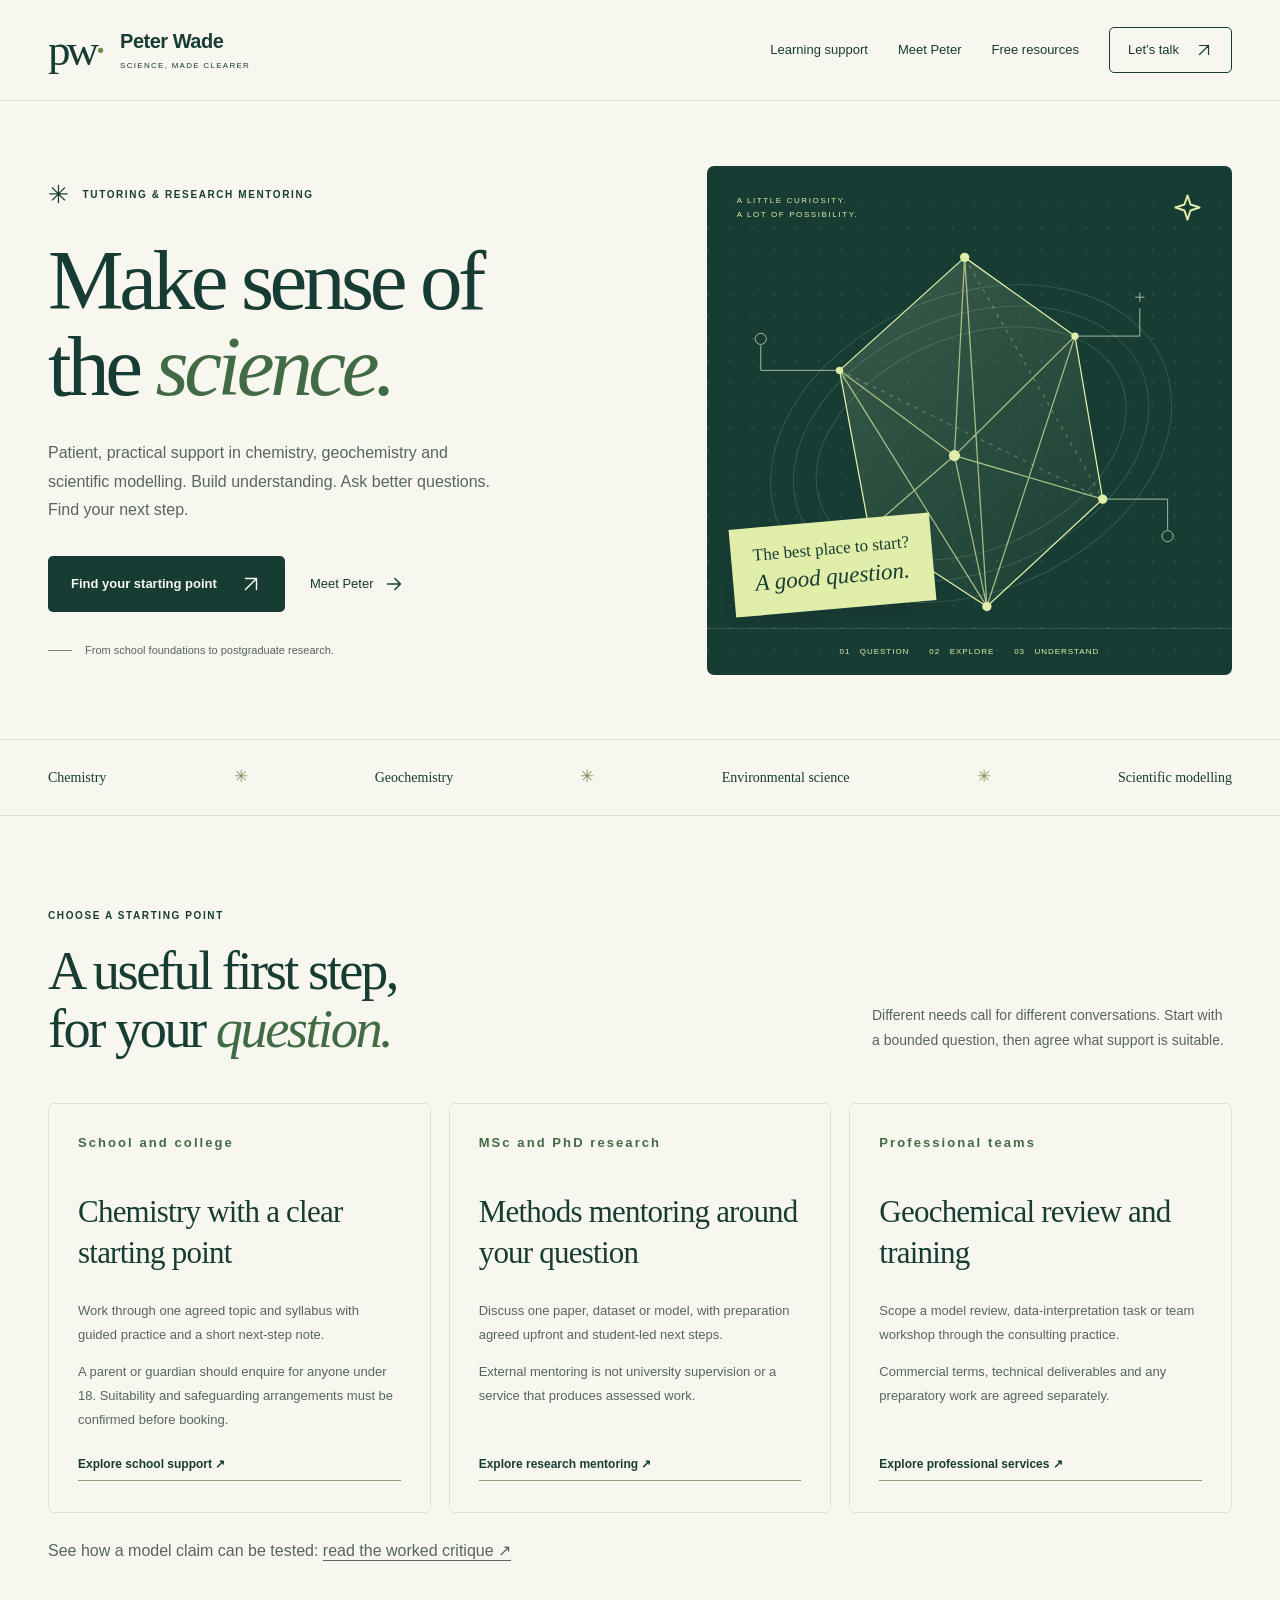
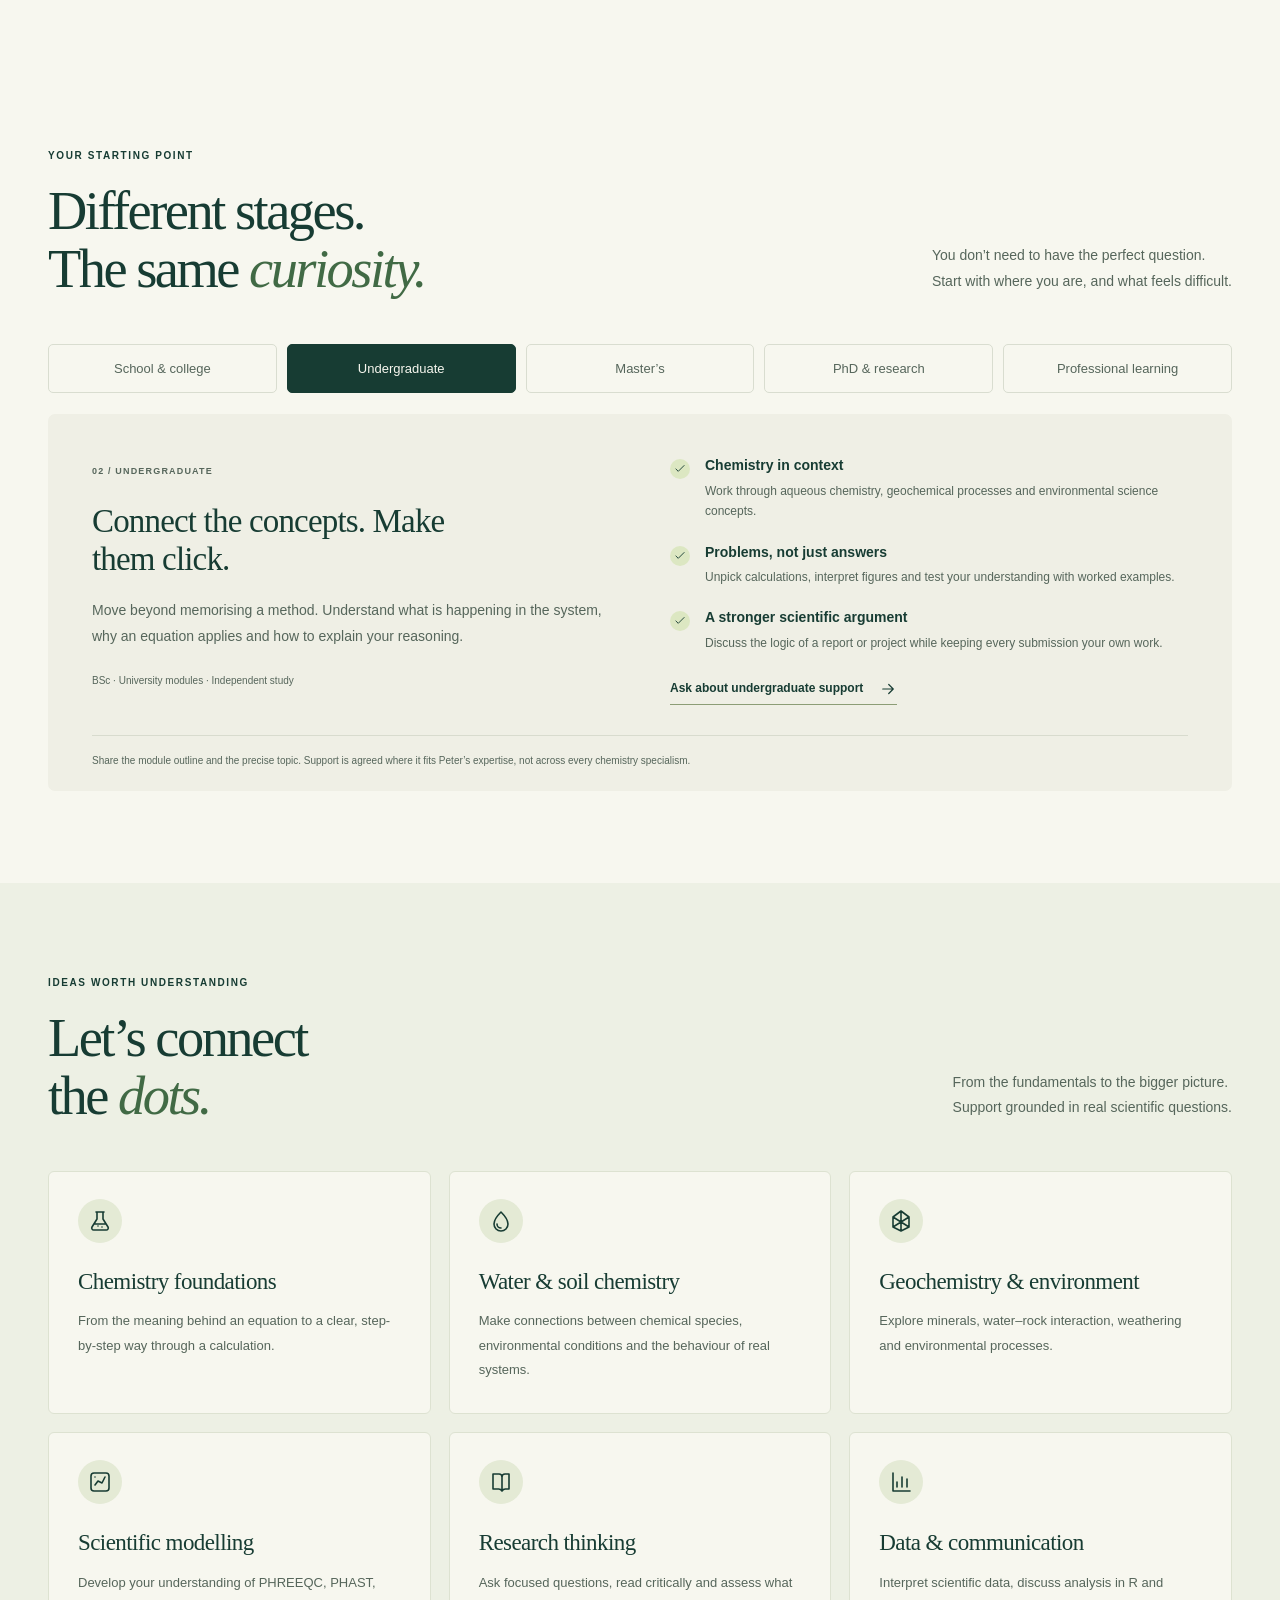
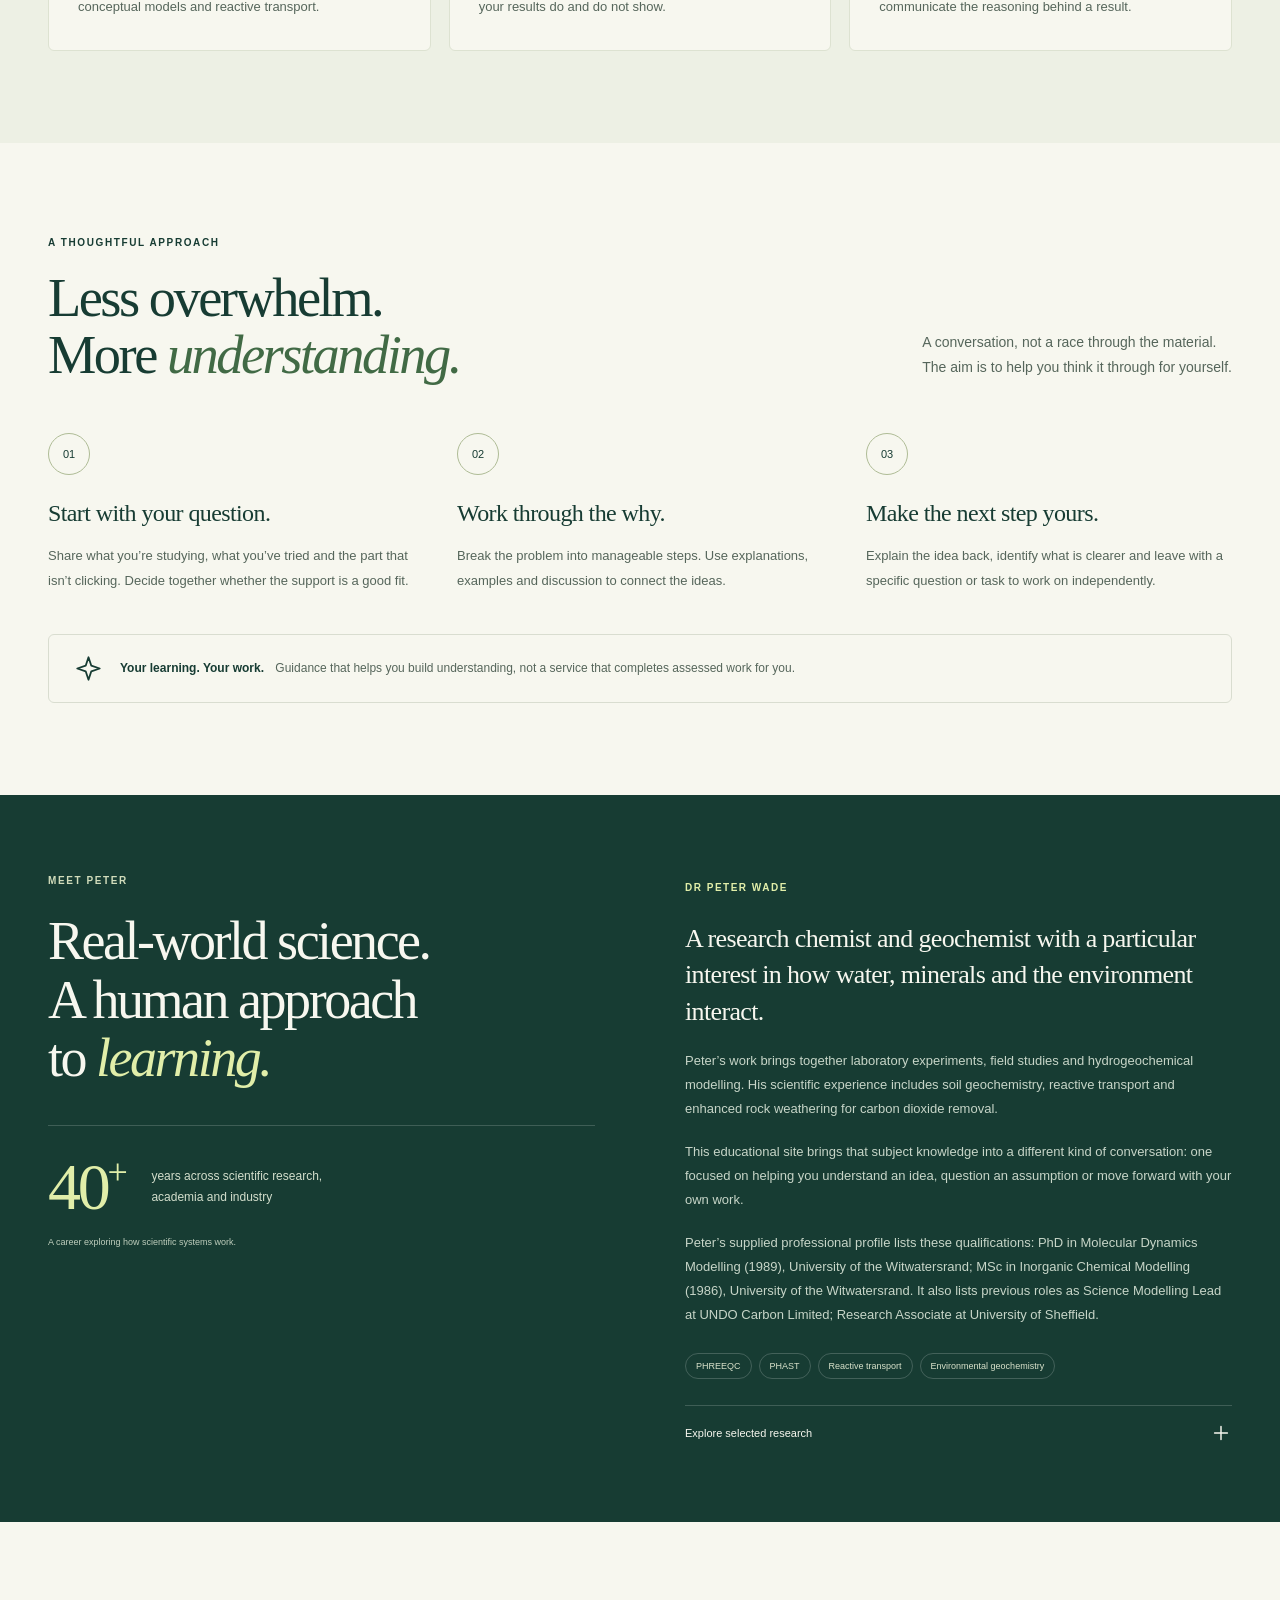
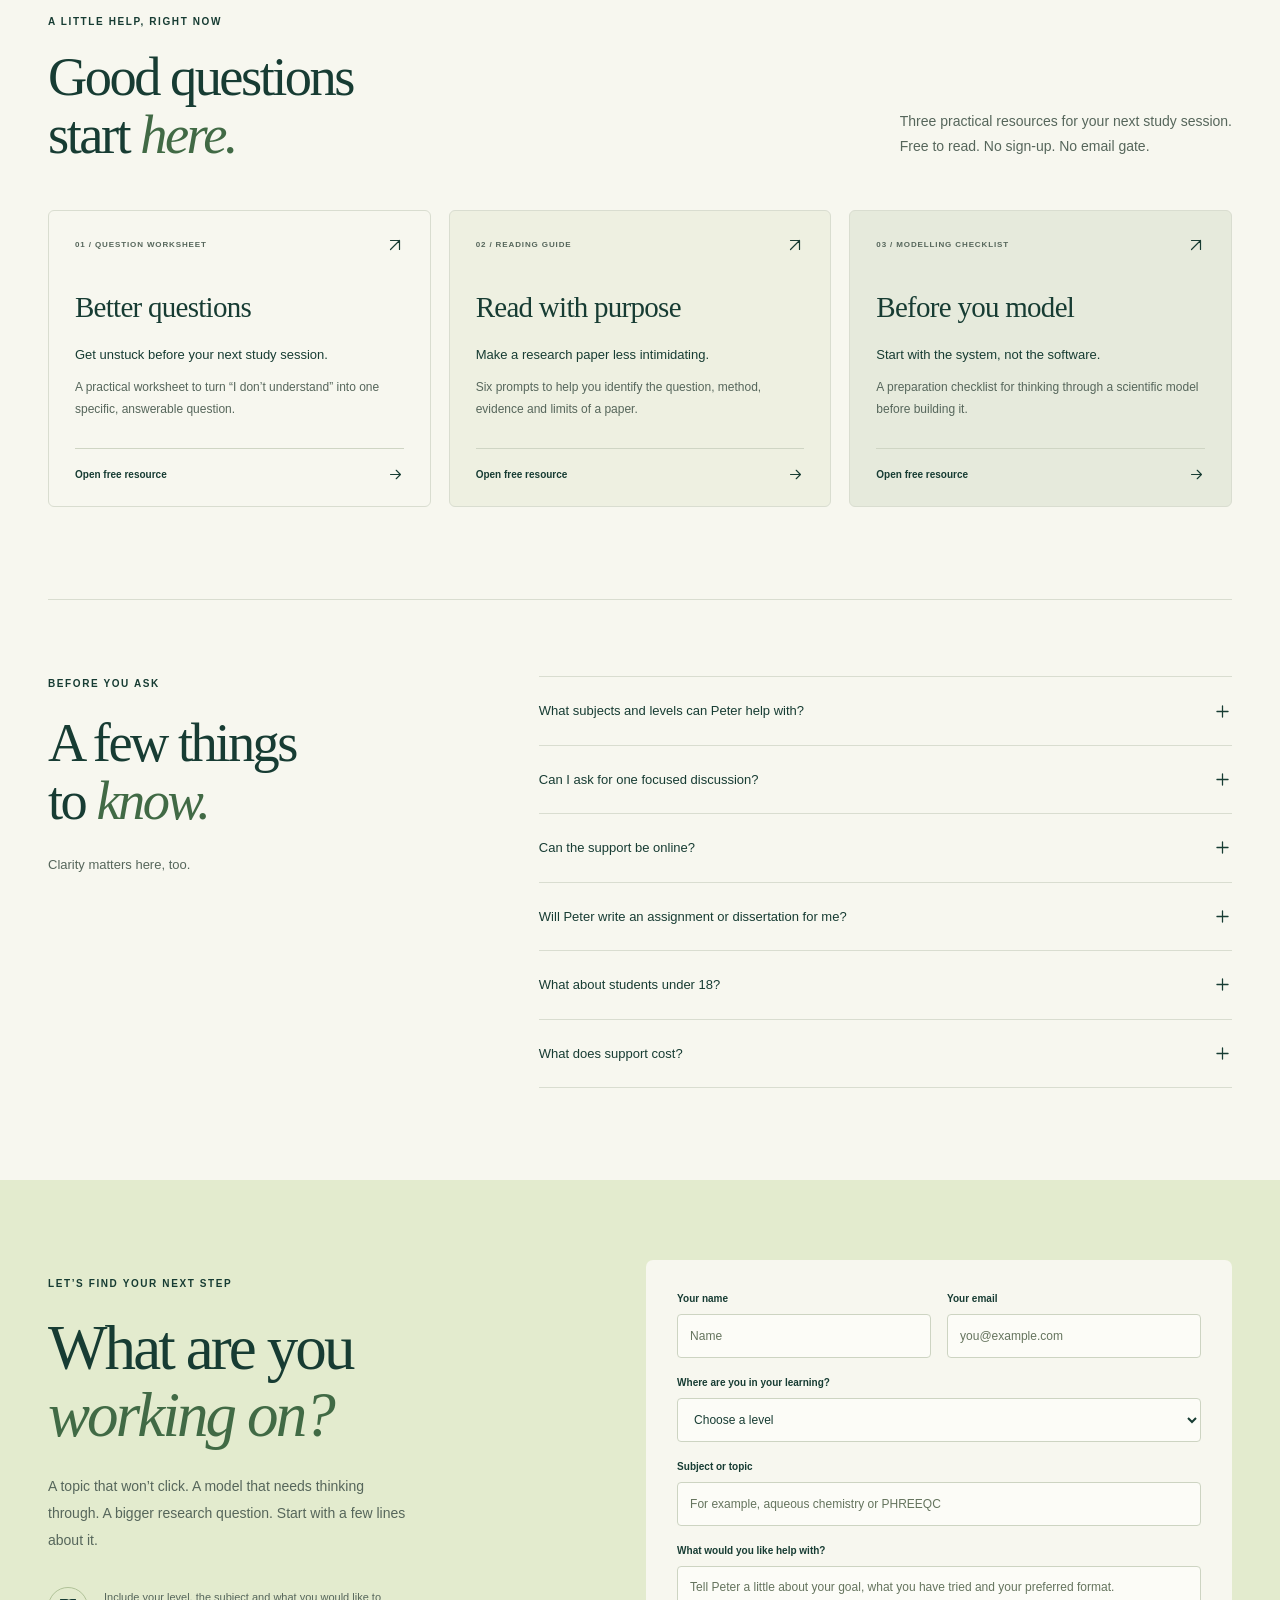
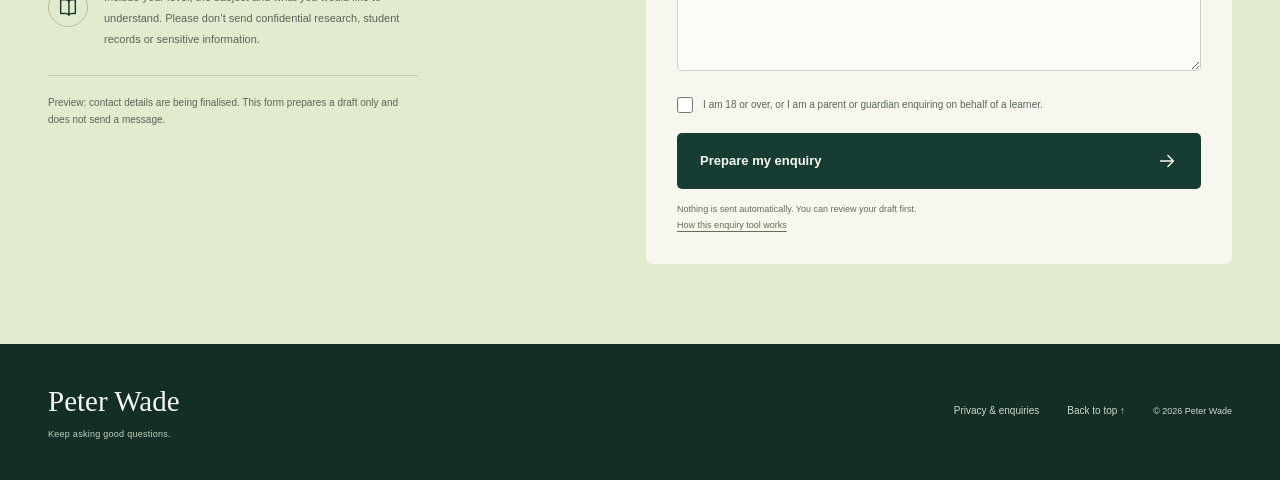
==== commit b46793ee: "Add supplied qualifications and learning offer paths Render Peter's supplied degrees and two former " ====
--- a/site/index.html
+++ b/site/index.html
@@ -42,12 +42,18 @@
   <div class="science-card" aria-label="Learning starts with a question"><div class="science-top"><span>A LITTLE CURIOSITY.<br>A LOT OF POSSIBILITY.</span><svg class="icon" viewBox="0 0 24 24" fill="none" stroke="currentColor" stroke-width="1.6" stroke-linecap="round" stroke-linejoin="round" aria-hidden="true"><path d="m12 2 2.5 7.5L22 12l-7.5 2.5L12 22l-2.5-7.5L2 12l7.5-2.5L12 2Z"/></svg></div><img class="clarity-art" src="assets/clarity.svg" width="560" height="490" alt="" fetchpriority="high"><div class="science-sticker">The best place to start?<br><strong>A good question.</strong></div><div class="science-bottom"><span>01 &nbsp; QUESTION</span><span>02 &nbsp; EXPLORE</span><span>03 &nbsp; UNDERSTAND</span></div></div>
 </section>
 <div class="topic-strip"><div class="wrap topic-list"><span>Chemistry</span><i>✳</i><span>Geochemistry</span><i>✳</i><span>Environmental science</span><i>✳</i><span>Scientific modelling</span></div></div>
+<section class="section wrap offer-paths" aria-labelledby="offer-paths-heading">
+  <div class="section-heading"><div><p class="eyebrow">CHOOSE A STARTING POINT</p><h2 id="offer-paths-heading">A useful first step,<br>for your <em>question.</em></h2></div><p>Different needs call for different conversations. Start with a bounded question, then agree what support is suitable.</p></div>
+  <!-- SHARED_OFFERS_START -->
+<div class="subject-grid"><article class="subject-card offer-card"><p class="eyebrow">School and college</p><h3>Chemistry with a clear starting point</h3><p>Work through one agreed topic and syllabus with guided practice and a short next-step note.</p><p class="offer-boundary">A parent or guardian should enquire for anyone under 18. Suitability and safeguarding arrangements must be confirmed before booking.</p><a class="text-link" href="#support" data-offer-level="school">Explore school support ↗</a></article><article class="subject-card offer-card"><p class="eyebrow">MSc and PhD research</p><h3>Methods mentoring around your question</h3><p>Discuss one paper, dataset or model, with preparation agreed upfront and student-led next steps.</p><p class="offer-boundary">External mentoring is not university supervision or a service that produces assessed work.</p><a class="text-link" href="#support" data-offer-level="phd">Explore research mentoring ↗</a></article><article class="subject-card offer-card"><p class="eyebrow">Professional teams</p><h3>Geochemical review and training</h3><p>Scope a model review, data-interpretation task or team workshop through the consulting practice.</p><p class="offer-boundary">Commercial terms, technical deliverables and any preparatory work are agreed separately.</p><a class="text-link" href="https://www.geochemical.consulting/training-mentoring" data-offer-level="">Explore professional services ↗</a></article></div><p class="offer-example">See how a model claim can be tested: <a href="resources/model-assumptions-example.html">read the worked critique ↗</a></p>
+<!-- SHARED_OFFERS_END -->
+</section>
 <section class="section wrap" id="support" aria-labelledby="support-heading"><div class="section-heading"><div><p class="eyebrow">YOUR STARTING POINT</p><h2 id="support-heading">Different stages.<br>The same <em>curiosity.</em></h2></div><p>You don’t need to have the perfect question.<br>Start with where you are, and what feels difficult.</p></div><div class="level-tabs" aria-label="Choose your level"><button class="level-tab" type="button" id="tab-school" aria-controls="panel-school" data-level="school">School & college</button><button class="level-tab" type="button" id="tab-undergraduate" aria-controls="panel-undergraduate" data-level="undergraduate">Undergraduate</button><button class="level-tab" type="button" id="tab-masters" aria-controls="panel-masters" data-level="masters">Master’s</button><button class="level-tab" type="button" id="tab-phd" aria-controls="panel-phd" data-level="phd">PhD & research</button><button class="level-tab" type="button" id="tab-professional" aria-controls="panel-professional" data-level="professional">Professional learning</button></div><div class="level-panels"><article class="level-panel" id="panel-school" aria-labelledby="tab-school"><div class="panel-intro"><span class="section-number">01 / SCHOOL & COLLEGE</span><h3>Build the foundations. Find your confidence.</h3><p>Chemistry can feel like a new language. Start with the idea behind the formula, then put it into practice with carefully chosen questions.</p><span class="level-caption">GCSE / IGCSE · Selected A level & IB topics</span></div><div class="panel-detail"><div class="support-point"><svg class="icon" viewBox="0 0 24 24" fill="none" stroke="currentColor" stroke-width="1.6" stroke-linecap="round" stroke-linejoin="round" aria-hidden="true"><path d="m5 12 4 4L19 6"/></svg><div><h4>Understand the essentials</h4><p>Explore chemical quantities, reactions, equilibrium and the reasoning behind calculations.</p></div></div><div class="support-point"><svg class="icon" viewBox="0 0 24 24" fill="none" stroke="currentColor" stroke-width="1.6" stroke-linecap="round" stroke-linejoin="round" aria-hidden="true"><path d="m5 12 4 4L19 6"/></svg><div><h4>Practise with purpose</h4><p>Work through your approach and spot where an explanation or a step is missing.</p></div></div><div class="support-point"><svg class="icon" viewBox="0 0 24 24" fill="none" stroke="currentColor" stroke-width="1.6" stroke-linecap="round" stroke-linejoin="round" aria-hidden="true"><path d="m5 12 4 4L19 6"/></svg><div><h4>Match the syllabus</h4><p>Share your course, exam board and topics so suitability can be checked before agreeing support.</p></div></div><a class="text-link" href="#contact" data-select-level="school">Ask about school & college support <svg class="icon" viewBox="0 0 24 24" fill="none" stroke="currentColor" stroke-width="1.6" stroke-linecap="round" stroke-linejoin="round" aria-hidden="true"><path d="M5 12h14M13 6l6 6-6 6"/></svg></a></div><p class="panel-note">School-level enquiries are subject to topic and syllabus review. A parent or guardian should make the initial enquiry for anyone under 18.</p></article><article class="level-panel" id="panel-undergraduate" aria-labelledby="tab-undergraduate"><div class="panel-intro"><span class="section-number">02 / UNDERGRADUATE</span><h3>Connect the concepts. Make them click.</h3><p>Move beyond memorising a method. Understand what is happening in the system, why an equation applies and how to explain your reasoning.</p><span class="level-caption">BSc · University modules · Independent study</span></div><div class="panel-detail"><div class="support-point"><svg class="icon" viewBox="0 0 24 24" fill="none" stroke="currentColor" stroke-width="1.6" stroke-linecap="round" stroke-linejoin="round" aria-hidden="true"><path d="m5 12 4 4L19 6"/></svg><div><h4>Chemistry in context</h4><p>Work through aqueous chemistry, geochemical processes and environmental science concepts.</p></div></div><div class="support-point"><svg class="icon" viewBox="0 0 24 24" fill="none" stroke="currentColor" stroke-width="1.6" stroke-linecap="round" stroke-linejoin="round" aria-hidden="true"><path d="m5 12 4 4L19 6"/></svg><div><h4>Problems, not just answers</h4><p>Unpick calculations, interpret figures and test your understanding with worked examples.</p></div></div><div class="support-point"><svg class="icon" viewBox="0 0 24 24" fill="none" stroke="currentColor" stroke-width="1.6" stroke-linecap="round" stroke-linejoin="round" aria-hidden="true"><path d="m5 12 4 4L19 6"/></svg><div><h4>A stronger scientific argument</h4><p>Discuss the logic of a report or project while keeping every submission your own work.</p></div></div><a class="text-link" href="#contact" data-select-level="undergraduate">Ask about undergraduate support <svg class="icon" viewBox="0 0 24 24" fill="none" stroke="currentColor" stroke-width="1.6" stroke-linecap="round" stroke-linejoin="round" aria-hidden="true"><path d="M5 12h14M13 6l6 6-6 6"/></svg></a></div><p class="panel-note">Share the module outline and the precise topic. Support is agreed where it fits Peter’s expertise, not across every chemistry specialism.</p></article><article class="level-panel" id="panel-masters" aria-labelledby="tab-masters"><div class="panel-intro"><span class="section-number">03 / MASTER’S</span><h3>Turn complex material into a clear approach.</h3><p>Develop the understanding and judgement needed to connect the literature, your data and the scientific question behind your project.</p><span class="level-caption">MSc · Taught & research projects · Applied science</span></div><div class="panel-detail"><div class="support-point"><svg class="icon" viewBox="0 0 24 24" fill="none" stroke="currentColor" stroke-width="1.6" stroke-linecap="round" stroke-linejoin="round" aria-hidden="true"><path d="m5 12 4 4L19 6"/></svg><div><h4>Applied geochemistry</h4><p>Explore water–rock interaction, soil chemistry, contaminant behaviour and weathering.</p></div></div><div class="support-point"><svg class="icon" viewBox="0 0 24 24" fill="none" stroke="currentColor" stroke-width="1.6" stroke-linecap="round" stroke-linejoin="round" aria-hidden="true"><path d="m5 12 4 4L19 6"/></svg><div><h4>Research and interpretation</h4><p>Clarify the question, compare methods and think critically about what the evidence supports.</p></div></div><div class="support-point"><svg class="icon" viewBox="0 0 24 24" fill="none" stroke="currentColor" stroke-width="1.6" stroke-linecap="round" stroke-linejoin="round" aria-hidden="true"><path d="m5 12 4 4L19 6"/></svg><div><h4>Modelling guidance</h4><p>Discuss PHREEQC, conceptual models, inputs, assumptions and interpretation of outputs.</p></div></div><a class="text-link" href="#contact" data-select-level="masters">Ask about master’s support <svg class="icon" viewBox="0 0 24 24" fill="none" stroke="currentColor" stroke-width="1.6" stroke-linecap="round" stroke-linejoin="round" aria-hidden="true"><path d="M5 12h14M13 6l6 6-6 6"/></svg></a></div><p class="panel-note">Mentoring supports your learning. It does not replace your university supervisor or involve writing assessed work for you.</p></article><article class="level-panel" id="panel-phd" aria-labelledby="tab-phd"><div class="panel-intro"><span class="section-number">04 / PHD & RESEARCH</span><h3>A fresh perspective on the difficult questions.</h3><p>Use a specialist discussion to examine assumptions, challenge an interpretation and identify the next useful step in your research.</p><span class="level-caption">Doctoral research · Early-career researchers</span></div><div class="panel-detail"><div class="support-point"><svg class="icon" viewBox="0 0 24 24" fill="none" stroke="currentColor" stroke-width="1.6" stroke-linecap="round" stroke-linejoin="round" aria-hidden="true"><path d="m5 12 4 4L19 6"/></svg><div><h4>A clearer conceptual model</h4><p>Connect the physical system, chemistry, hypotheses and model boundaries.</p></div></div><div class="support-point"><svg class="icon" viewBox="0 0 24 24" fill="none" stroke="currentColor" stroke-width="1.6" stroke-linecap="round" stroke-linejoin="round" aria-hidden="true"><path d="m5 12 4 4L19 6"/></svg><div><h4>Interrogate the evidence</h4><p>Explore sensitivity, uncertainty, competing explanations and the limits of your conclusions.</p></div></div><div class="support-point"><svg class="icon" viewBox="0 0 24 24" fill="none" stroke="currentColor" stroke-width="1.6" stroke-linecap="round" stroke-linejoin="round" aria-hidden="true"><path d="m5 12 4 4L19 6"/></svg><div><h4>Explain the work</h4><p>Practise discussing your methods and defending scientific choices in a research conversation.</p></div></div><a class="text-link" href="#contact" data-select-level="phd">Ask about phd & research support <svg class="icon" viewBox="0 0 24 24" fill="none" stroke="currentColor" stroke-width="1.6" stroke-linecap="round" stroke-linejoin="round" aria-hidden="true"><path d="M5 12h14M13 6l6 6-6 6"/></svg></a></div><p class="panel-note">Subject-specific mentoring in geochemistry and environmental modelling. No guarantee of research outcomes, publication or examination results.</p></article><article class="level-panel" id="panel-professional" aria-labelledby="tab-professional"><div class="panel-intro"><span class="section-number">05 / PROFESSIONAL LEARNING</span><h3>Build understanding you can use in practice.</h3><p>Explore an unfamiliar method or develop a clearer view of the science behind a project through focused technical learning.</p><span class="level-caption">Scientists · Environmental professionals · Teams</span></div><div class="panel-detail"><div class="support-point"><svg class="icon" viewBox="0 0 24 24" fill="none" stroke="currentColor" stroke-width="1.6" stroke-linecap="round" stroke-linejoin="round" aria-hidden="true"><path d="m5 12 4 4L19 6"/></svg><div><h4>Geochemical tools</h4><p>Discuss PHREEQC and PHAST workflows, model assumptions and output interpretation.</p></div></div><div class="support-point"><svg class="icon" viewBox="0 0 24 24" fill="none" stroke="currentColor" stroke-width="1.6" stroke-linecap="round" stroke-linejoin="round" aria-hidden="true"><path d="m5 12 4 4L19 6"/></svg><div><h4>Environmental systems</h4><p>Explore water, soil, minerals, reactive transport and enhanced rock weathering.</p></div></div><div class="support-point"><svg class="icon" viewBox="0 0 24 24" fill="none" stroke="currentColor" stroke-width="1.6" stroke-linecap="round" stroke-linejoin="round" aria-hidden="true"><path d="m5 12 4 4L19 6"/></svg><div><h4>Learn with a real question</h4><p>Shape a discussion around a problem you are authorised to share, without confidential client material.</p></div></div><a class="text-link" href="#contact" data-select-level="professional">Ask about professional learning support <svg class="icon" viewBox="0 0 24 24" fill="none" stroke="currentColor" stroke-width="1.6" stroke-linecap="round" stroke-linejoin="round" aria-hidden="true"><path d="M5 12h14M13 6l6 6-6 6"/></svg></a></div><p class="panel-note">Training and educational discussion are scoped separately from consultancy deliverables or independent technical sign-off.</p></article></div></section>
 <section class="subjects-section section" id="subjects" aria-labelledby="subjects-heading"><div class="wrap"><div class="section-heading"><div><p class="eyebrow">IDEAS WORTH UNDERSTANDING</p><h2 id="subjects-heading">Let’s connect<br>the <em>dots.</em></h2></div><p>From the fundamentals to the bigger picture.<br>Support grounded in real scientific questions.</p></div><div class="subject-grid"><article class="subject-card"><span class="subject-icon"><svg class="icon" viewBox="0 0 24 24" fill="none" stroke="currentColor" stroke-width="1.6" stroke-linecap="round" stroke-linejoin="round" aria-hidden="true"><path d="M8 3h8M9 3v7l-5 8a2 2 0 0 0 2 3h12a2 2 0 0 0 2-3l-5-8V3M7 15h10"/><path d="M10 17h.01M14 18h.01"/></svg></span><h3>Chemistry foundations</h3><p>From the meaning behind an equation to a clear, step-by-step way through a calculation.</p></article><article class="subject-card"><span class="subject-icon"><svg class="icon" viewBox="0 0 24 24" fill="none" stroke="currentColor" stroke-width="1.6" stroke-linecap="round" stroke-linejoin="round" aria-hidden="true"><path d="M12 3s7 7 7 12a7 7 0 0 1-14 0c0-5 7-12 7-12Z"/><path d="M8 15a4 4 0 0 0 4 4"/></svg></span><h3>Water & soil chemistry</h3><p>Make connections between chemical species, environmental conditions and the behaviour of real systems.</p></article><article class="subject-card"><span class="subject-icon"><svg class="icon" viewBox="0 0 24 24" fill="none" stroke="currentColor" stroke-width="1.6" stroke-linecap="round" stroke-linejoin="round" aria-hidden="true"><path d="m12 2 8 6v10l-8 4-8-4V8l8-6Zm0 0v20M4 8l8 5 8-5M4 18l8-5 8 5"/></svg></span><h3>Geochemistry & environment</h3><p>Explore minerals, water–rock interaction, weathering and environmental processes.</p></article><article class="subject-card"><span class="subject-icon"><svg class="icon" viewBox="0 0 24 24" fill="none" stroke="currentColor" stroke-width="1.6" stroke-linecap="round" stroke-linejoin="round" aria-hidden="true"><rect x="3" y="3" width="18" height="18" rx="3"/><path d="m7 15 3-4 4 2 3-6M7 7h.01"/></svg></span><h3>Scientific modelling</h3><p>Develop your understanding of PHREEQC, PHAST, conceptual models and reactive transport.</p></article><article class="subject-card"><span class="subject-icon"><svg class="icon" viewBox="0 0 24 24" fill="none" stroke="currentColor" stroke-width="1.6" stroke-linecap="round" stroke-linejoin="round" aria-hidden="true"><path d="M4 4h6a3 3 0 0 1 3 3v14a4 4 0 0 0-4-2H4V4ZM20 4h-4a3 3 0 0 0-3 3v14a4 4 0 0 1 4-2h3V4Z"/></svg></span><h3>Research thinking</h3><p>Ask focused questions, read critically and assess what your results do and do not show.</p></article><article class="subject-card"><span class="subject-icon"><svg class="icon" viewBox="0 0 24 24" fill="none" stroke="currentColor" stroke-width="1.6" stroke-linecap="round" stroke-linejoin="round" aria-hidden="true"><path d="M4 3v18h17M8 17v-5M13 17V7M18 17v-8"/></svg></span><h3>Data & communication</h3><p>Interpret scientific data, discuss analysis in R and communicate the reasoning behind a result.</p></article></div></div></section>
 <section class="section wrap approach-section" id="approach" aria-labelledby="approach-heading"><div class="section-heading"><div><p class="eyebrow">A THOUGHTFUL APPROACH</p><h2 id="approach-heading">Less overwhelm.<br>More <em>understanding.</em></h2></div><p>A conversation, not a race through the material.<br>The aim is to help you think it through for yourself.</p></div><div class="steps"><article><span class="step-number">01</span><h3>Start with your question.</h3><p>Share what you’re studying, what you’ve tried and the part that isn’t clicking. Decide together whether the support is a good fit.</p></article><article><span class="step-number">02</span><h3>Work through the why.</h3><p>Break the problem into manageable steps. Use explanations, examples and discussion to connect the ideas.</p></article><article><span class="step-number">03</span><h3>Make the next step yours.</h3><p>Explain the idea back, identify what is clearer and leave with a specific question or task to work on independently.</p></article></div><div class="integrity-note"><svg class="icon" viewBox="0 0 24 24" fill="none" stroke="currentColor" stroke-width="1.6" stroke-linecap="round" stroke-linejoin="round" aria-hidden="true"><path d="m12 2 2.5 7.5L22 12l-7.5 2.5L12 22l-2.5-7.5L2 12l7.5-2.5L12 2Z"/></svg><p><strong>Your learning. Your work.</strong> Guidance that helps you build understanding, not a service that completes assessed work for you.</p></div></section>
 <section class="about-section" id="about" aria-labelledby="about-heading"><div class="wrap about-grid"><div class="about-left"><p class="eyebrow">MEET PETER</p><h2 id="about-heading">Real-world science.<br>A human approach<br>to <em>learning.</em></h2><div class="experience"><span>40<span>+</span></span><p>years across scientific research,<br>academia and industry</p></div><p class="experience-note">A career exploring how scientific systems work.</p></div><div class="about-copy">
 <!-- SHARED_PROFILE_START -->
-<span class="name-label">DR PETER WADE</span><p class="large-copy">A research chemist and geochemist with a particular interest in how water, minerals and the environment interact.</p><p>Peter’s work brings together laboratory experiments, field studies and hydrogeochemical modelling. His scientific experience includes soil geochemistry, reactive transport and enhanced rock weathering for carbon dioxide removal.</p><p>This educational site brings that subject knowledge into a different kind of conversation: one focused on helping you understand an idea, question an assumption or move forward with your own work.</p><div class="about-tags"><span>PHREEQC</span><span>PHAST</span><span>Reactive transport</span><span>Environmental geochemistry</span></div><details class="research-links"><summary>Explore selected research <svg class="icon" viewBox="0 0 24 24" fill="none" stroke="currentColor" stroke-width="1.6" stroke-linecap="round" stroke-linejoin="round" aria-hidden="true"><path d="M12 5v14M5 12h14"/></svg></summary><a href="https://doi.org/10.3389/fclim.2025.1606574" target="_blank" rel="noopener noreferrer">Quantifying potential carbon dioxide removal via enhanced weathering using porewater from a field trial in Scotland. · Frontiers in Climate (2025) ↗</a><a href="https://doi.org/10.1371/journal.pone.0295031" target="_blank" rel="noopener noreferrer">Initial agronomic benefits of enhanced weathering using basalt: A study of spring oat in a temperate climate. · PLOS ONE (2024) ↗</a><p>Selected co-authored research. Publication links do not imply institutional endorsement of this independent educational site.</p></details>
+<span class="name-label">DR PETER WADE</span><p class="large-copy">A research chemist and geochemist with a particular interest in how water, minerals and the environment interact.</p><p>Peter’s work brings together laboratory experiments, field studies and hydrogeochemical modelling. His scientific experience includes soil geochemistry, reactive transport and enhanced rock weathering for carbon dioxide removal.</p><p>This educational site brings that subject knowledge into a different kind of conversation: one focused on helping you understand an idea, question an assumption or move forward with your own work.</p><p>Peter’s supplied professional profile lists these qualifications: PhD in Molecular Dynamics Modelling (1989), University of the Witwatersrand; MSc in Inorganic Chemical Modelling (1986), University of the Witwatersrand. It also lists previous roles as Science Modelling Lead at UNDO Carbon Limited; Research Associate at University of Sheffield.</p><div class="about-tags"><span>PHREEQC</span><span>PHAST</span><span>Reactive transport</span><span>Environmental geochemistry</span></div><details class="research-links"><summary>Explore selected research <svg class="icon" viewBox="0 0 24 24" fill="none" stroke="currentColor" stroke-width="1.6" stroke-linecap="round" stroke-linejoin="round" aria-hidden="true"><path d="M12 5v14M5 12h14"/></svg></summary><a href="https://doi.org/10.3389/fclim.2025.1606574" target="_blank" rel="noopener noreferrer">Quantifying potential carbon dioxide removal via enhanced weathering using porewater from a field trial in Scotland. · Frontiers in Climate (2025) ↗</a><a href="https://doi.org/10.1371/journal.pone.0295031" target="_blank" rel="noopener noreferrer">Initial agronomic benefits of enhanced weathering using basalt: A study of spring oat in a temperate climate. · PLOS ONE (2024) ↗</a><p>Selected co-authored research. Publication links do not imply institutional endorsement of this independent educational site.</p></details>
 <!-- SHARED_PROFILE_END -->
 </div></div></section>
 <section class="section wrap" id="resources" aria-labelledby="resources-heading"><div class="section-heading"><div><p class="eyebrow">A LITTLE HELP, RIGHT NOW</p><h2 id="resources-heading">Good questions<br>start <em>here.</em></h2></div><p>Three practical resources for your next study session.<br>Free to read. No sign-up. No email gate.</p></div><div class="resource-grid"><a class="resource-card" href="resources/study-question.html"><div class="resource-top"><span>01 / QUESTION WORKSHEET</span><svg class="icon" viewBox="0 0 24 24" fill="none" stroke="currentColor" stroke-width="1.6" stroke-linecap="round" stroke-linejoin="round" aria-hidden="true"><path d="M6 18 18 6M6 6h12v12"/></svg></div><h3>Better questions</h3><h4>Get unstuck before your next study session.</h4><p>A practical worksheet to turn “I don’t understand” into one specific, answerable question.</p><span class="resource-bottom">Open free resource <svg class="icon" viewBox="0 0 24 24" fill="none" stroke="currentColor" stroke-width="1.6" stroke-linecap="round" stroke-linejoin="round" aria-hidden="true"><path d="M5 12h14M13 6l6 6-6 6"/></svg></span></a><a class="resource-card" href="resources/read-a-paper.html"><div class="resource-top"><span>02 / READING GUIDE</span><svg class="icon" viewBox="0 0 24 24" fill="none" stroke="currentColor" stroke-width="1.6" stroke-linecap="round" stroke-linejoin="round" aria-hidden="true"><path d="M6 18 18 6M6 6h12v12"/></svg></div><h3>Read with purpose</h3><h4>Make a research paper less intimidating.</h4><p>Six prompts to help you identify the question, method, evidence and limits of a paper.</p><span class="resource-bottom">Open free resource <svg class="icon" viewBox="0 0 24 24" fill="none" stroke="currentColor" stroke-width="1.6" stroke-linecap="round" stroke-linejoin="round" aria-hidden="true"><path d="M5 12h14M13 6l6 6-6 6"/></svg></span></a><a class="resource-card" href="resources/model-checklist.html"><div class="resource-top"><span>03 / MODELLING CHECKLIST</span><svg class="icon" viewBox="0 0 24 24" fill="none" stroke="currentColor" stroke-width="1.6" stroke-linecap="round" stroke-linejoin="round" aria-hidden="true"><path d="M6 18 18 6M6 6h12v12"/></svg></div><h3>Before you model</h3><h4>Start with the system, not the software.</h4><p>A preparation checklist for thinking through a scientific model before building it.</p><span class="resource-bottom">Open free resource <svg class="icon" viewBox="0 0 24 24" fill="none" stroke="currentColor" stroke-width="1.6" stroke-linecap="round" stroke-linejoin="round" aria-hidden="true"><path d="M5 12h14M13 6l6 6-6 6"/></svg></span></a></div></section>
--- a/site/assets/styles.css
+++ b/site/assets/styles.css
@@ -7,3 +7,4 @@
 @media(max-width:380px){.wrap{width:calc(100% - 32px)}.hero h1{font-size:55px}.hero-actions{gap:17px}.hero-actions .button{font-size:11px;padding:14px 12px;gap:8px}.quiet-link{font-size:11px;gap:6px}.subject-grid{grid-template-columns:1fr}.form-row{grid-template-columns:1fr;gap:0}.science-bottom{gap:17px}.topic-list{gap:6px 10px}.level-tab{padding-inline:10px}.section-heading h2{font-size:39px}}
 @media(prefers-reduced-motion:reduce){html{scroll-behavior:auto}*,*::before,*::after{transition:none!important;animation:none!important}.button:hover,.resource-card:hover{transform:none}}
 @media print{body{background:white;color:black;font-size:11pt}.site-header,.site-footer,.footer-simple,.article-actions,.article-end,.back-link,.no-print{display:none!important}.article-main{width:100%;max-width:none;margin:0}.article-main h1{font-size:30pt}.article-main h2{font-size:16pt;break-after:avoid}.article-main h3{font-size:13pt}.article-main p,.article-main li{font-size:10pt;line-height:1.5;color:#222}.article-main a{color:black}.worksheet-step{break-inside:avoid;margin-top:17px;padding-top:13px}.writing-line{height:24px}.example-block{background:#f4f4f4;padding:15px}.article-lead{margin-bottom:15px}.resource-footer{margin-top:20px}.article-main .eyebrow{font-size:8pt}body:has(.hero)::before{content:'Peter Wade | Science, made clearer';display:block;padding:20px;font-size:20pt}.hero,.section,.contact-section,.about-section{break-inside:avoid}.science-card,.level-tabs,.contact-form-card{display:none}.level-panel[hidden]{display:grid!important}.hero,.about-grid,.contact-grid,.faq-section{display:block}.wrap{width:95%}.section{padding-block:20px}.about-section,.contact-section{background:white;color:black}.about-copy>p,.about-copy .large-copy,.about-section .eyebrow{color:black}}
+.offer-paths .subject-grid{align-items:stretch}.offer-card{display:flex;flex-direction:column;gap:13px}.offer-card .eyebrow{color:#416a45}.offer-card h3{font-family:var(--serif);font-size:clamp(23px,2.5vw,31px);font-weight:400}.offer-card .offer-boundary{font-size:13px}.offer-card .text-link{margin-top:auto;padding-top:10px}.offer-example{margin-top:25px}.offer-example a{text-decoration:underline;text-underline-offset:4px}@media(max-width:720px){.offer-paths .subject-grid{grid-template-columns:1fr}}
